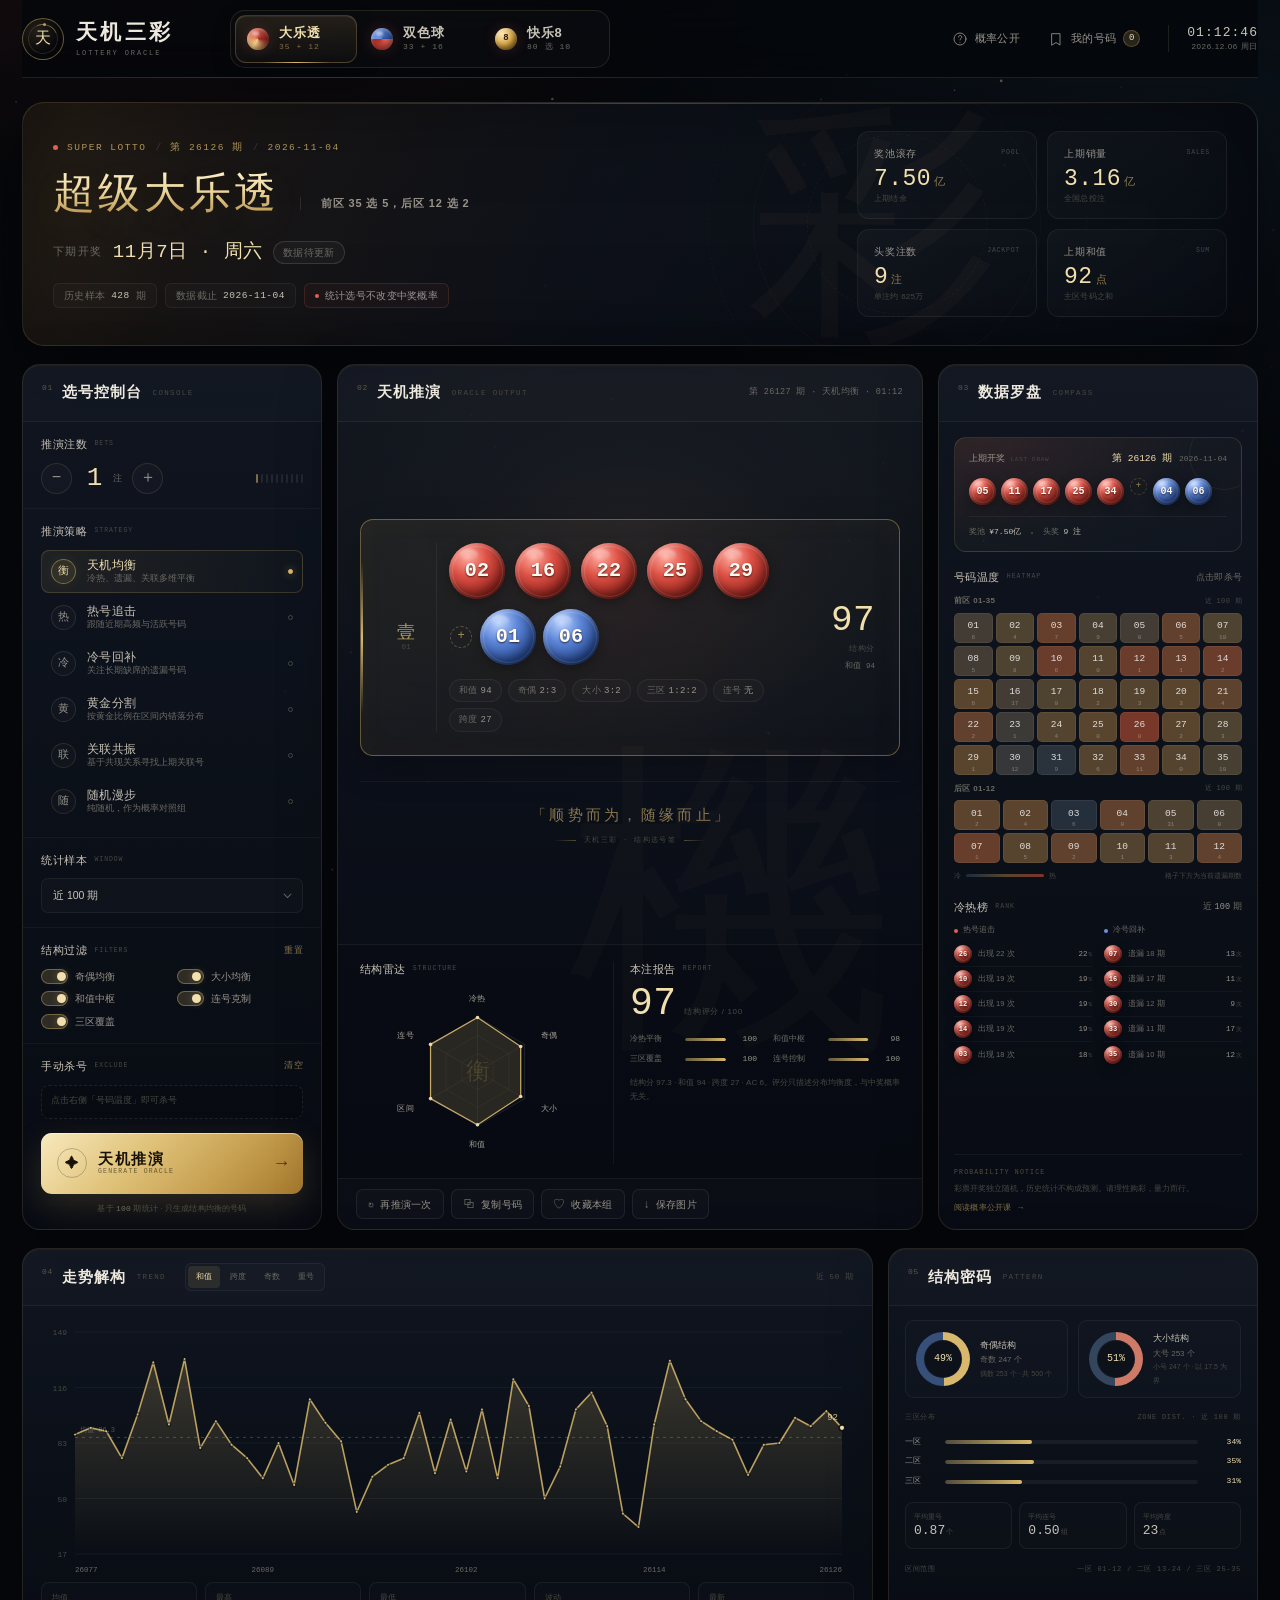
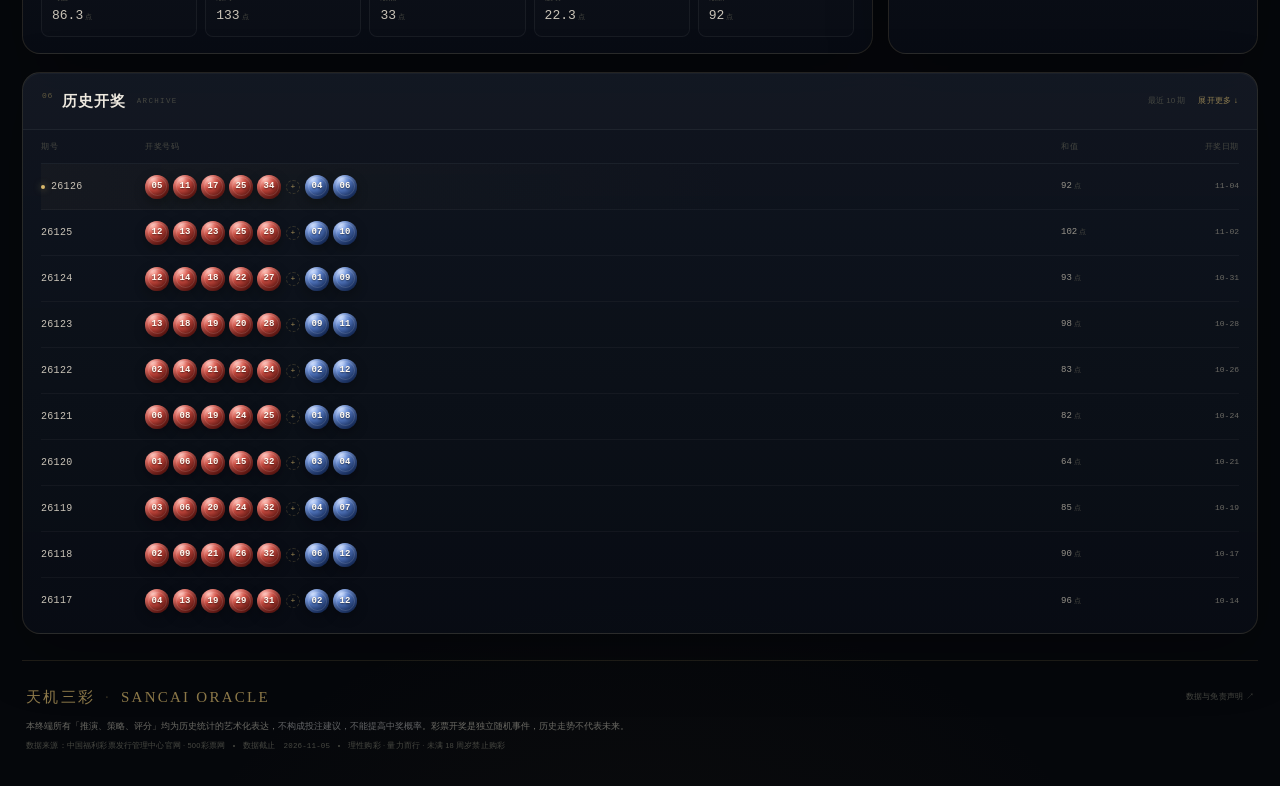
==== index.html @ d21416ad "feat: 天机三彩在线版首次发布（PWA + 自动更新）" ====
<!DOCTYPE html>
<html lang="zh-CN" data-game="dlt">
<head>
  <meta charset="UTF-8" />
  <meta name="viewport" content="width=device-width, initial-scale=1.0" />
  <meta name="theme-color" content="#06080d" />
  <title>天机三彩 · 智能选号预测终端</title>
  <meta name="description" content="基于真实历史开奖数据的超级大乐透、双色球、快乐8统计选号与结构分析终端。理性购彩，娱乐参考。" />
  <link rel="icon" href="data:image/svg+xml,%3Csvg xmlns='http://www.w3.org/2000/svg' viewBox='0 0 64 64'%3E%3Crect width='64' height='64' rx='14' fill='%2307090f'/%3E%3Ccircle cx='32' cy='32' r='23' fill='none' stroke='%23d9b96b' stroke-width='1.4'/%3E%3Ccircle cx='32' cy='32' r='17' fill='none' stroke='%23d9b96b' stroke-width='.6' stroke-dasharray='2 4'/%3E%3Ctext x='32' y='41' text-anchor='middle' font-family='KaiTi,serif' font-size='24' fill='%23e8cf8d'%3E天%3C/text%3E%3C/svg%3E" />
  <link rel="stylesheet" href="css/style.css" />
</head>
<body>
  <canvas id="sky" aria-hidden="true"></canvas>
  <div class="grain" aria-hidden="true"></div>

  <div class="boot" id="boot" aria-hidden="true">
    <div class="boot-inner">
      <div class="boot-seal"><span>天</span><i></i><i></i></div>
      <div class="boot-title">天机三彩</div>
      <div class="boot-sub">SANCAI ORACLE TERMINAL</div>
      <div class="boot-line"><i></i></div>
      <div class="boot-status">正在校准天机盘</div>
    </div>
  </div>

  <div class="app">
    <header class="topbar">
      <a class="brand" href="#top" aria-label="天机三彩首页">
        <span class="brand-seal"><span>天</span><i></i></span>
        <span class="brand-copy">
          <strong>天机三彩</strong>
          <small>LOTTERY ORACLE</small>
        </span>
      </a>

      <nav class="game-nav" id="game-nav" role="tablist" aria-label="彩种选择">
        <button class="game-tab is-active" type="button" data-game="dlt" role="tab" aria-selected="true">
          <span class="game-orb orb-dlt" aria-hidden="true"></span>
          <span class="game-tab-copy"><b>大乐透</b><small>35 + 12</small></span>
        </button>
        <button class="game-tab" type="button" data-game="ssq" role="tab" aria-selected="false">
          <span class="game-orb orb-ssq" aria-hidden="true"></span>
          <span class="game-tab-copy"><b>双色球</b><small>33 + 16</small></span>
        </button>
        <button class="game-tab" type="button" data-game="kl8" role="tab" aria-selected="false">
          <span class="game-orb orb-kl8" aria-hidden="true">8</span>
          <span class="game-tab-copy"><b>快乐8</b><small>80 选 10</small></span>
        </button>
      </nav>

      <div class="topbar-actions">
        <button class="top-btn" type="button" id="btn-probability">
          <svg viewBox="0 0 24 24" aria-hidden="true"><circle cx="12" cy="12" r="9"/><path d="M9.6 9.2a2.5 2.5 0 1 1 3.8 2.1c-.9.6-1.4 1.1-1.4 2.1"/><path d="M12 17h.01"/></svg>
          <span>概率公开</span>
        </button>
        <button class="top-btn saved-btn" type="button" id="btn-saved">
          <svg viewBox="0 0 24 24" aria-hidden="true"><path d="M6 4h12v17l-6-3.7L6 21z"/></svg>
          <span>我的号码</span>
          <em id="saved-count">0</em>
        </button>
        <div class="clock" aria-label="当前时间">
          <strong id="clock-time">--:--:--</strong>
          <small id="clock-date">----</small>
        </div>
      </div>
    </header>

    <main id="top">
      <section class="hero">
        <div class="hero-bg" aria-hidden="true">
          <div class="hero-glyph">彩</div>
          <div class="hero-rings"><i></i><i></i><i></i></div>
          <div class="hero-scan"></div>
        </div>
        <div class="hero-copy">
          <div class="eyebrow">
            <span class="live-dot"></span>
            <span id="hero-en">SUPER LOTTO</span>
            <span class="eyebrow-sep">/</span>
            <span id="hero-issue">第 26126 期</span>
            <span class="eyebrow-sep">/</span>
            <span id="hero-draw-date">2026-11-04</span>
          </div>
          <h1>
            <span class="hero-name" id="hero-name">超级大乐透</span>
            <span class="hero-desc" id="hero-desc">前区 35 选 5 · 后区 12 选 2</span>
          </h1>
          <div class="hero-countdown">
            <span class="countdown-k">下期开奖</span>
            <strong id="hero-countdown">11月7日 · 周六</strong>
            <span class="countdown-days" id="hero-days">还有 1 天</span>
          </div>
          <div class="hero-badges">
            <span class="badge">历史样本 <b id="hero-samples">428</b> 期</span>
            <span class="badge">数据截止 <b id="hero-asof">2026-11-04</b></span>
            <span class="badge badge-warn"><i></i>统计选号不改变中奖概率</span>
          </div>
        </div>
        <div class="hero-stats">
          <article class="stat-card">
            <span class="stat-k">奖池滚存 <small>POOL</small></span>
            <strong id="stat-pool">--</strong>
            <em>上期结余</em>
          </article>
          <article class="stat-card">
            <span class="stat-k">上期销量 <small>SALES</small></span>
            <strong id="stat-sales">--</strong>
            <em>全国总投注</em>
          </article>
          <article class="stat-card">
            <span class="stat-k" id="stat-first-label">头奖注数 <small>JACKPOT</small></span>
            <strong id="stat-first">--</strong>
            <em id="stat-first-note">头奖明细</em>
          </article>
          <article class="stat-card">
            <span class="stat-k">上期和值 <small>SUM</small></span>
            <strong id="stat-sum">--</strong>
            <em id="stat-sum-note">主区号码之和</em>
          </article>
        </div>
      </section>

      <div class="workspace">
        <aside class="panel controls-panel">
          <div class="panel-head">
            <span class="panel-index">01</span>
            <h2>选号控制台</h2>
            <span class="panel-en">CONSOLE</span>
          </div>

          <div class="control-section count-section">
            <div class="control-label"><span>推演注数</span><small>BETS</small></div>
            <div class="count-row">
              <button type="button" class="round-btn" data-count-step="-1" aria-label="减少一注">−</button>
              <strong id="count-value">1</strong>
              <span class="count-unit">注</span>
              <button type="button" class="round-btn" data-count-step="1" aria-label="增加一注">＋</button>
              <div class="count-ticks" aria-hidden="true"><i></i><i></i><i></i><i></i><i></i><i></i><i></i><i></i><i></i><i></i></div>
            </div>
          </div>

          <div class="control-section" id="pick-section" hidden>
            <div class="control-label"><span>快乐8 玩法</span><small>PICK</small></div>
            <div class="pick-chips" id="pick-chips"></div>
          </div>

          <div class="control-section">
            <div class="control-label"><span>推演策略</span><small>STRATEGY</small></div>
            <div class="strategy-list" id="strategy-list" role="radiogroup" aria-label="推演策略"></div>
          </div>

          <div class="control-section sample-section">
            <div class="control-label"><span>统计样本</span><small>WINDOW</small></div>
            <div class="select-wrap">
              <select id="window-select" aria-label="统计样本期数"></select>
              <svg viewBox="0 0 12 8" aria-hidden="true"><path d="M1 1l5 5 5-5"/></svg>
            </div>
          </div>

          <div class="control-section">
            <div class="control-label">
              <span>结构过滤</span><small>FILTERS</small>
              <button type="button" class="text-mini" id="reset-filters">重置</button>
            </div>
            <div class="toggle-grid" id="filter-toggles">
              <label class="switch"><input type="checkbox" data-filter="odd" checked /><span class="switch-track"></span><span>奇偶均衡</span></label>
              <label class="switch"><input type="checkbox" data-filter="size" checked /><span class="switch-track"></span><span>大小均衡</span></label>
              <label class="switch"><input type="checkbox" data-filter="sum" checked /><span class="switch-track"></span><span>和值中枢</span></label>
              <label class="switch"><input type="checkbox" data-filter="consecutive" checked /><span class="switch-track"></span><span>连号克制</span></label>
              <label class="switch switch-wide"><input type="checkbox" data-filter="coverage" checked /><span class="switch-track"></span><span>三区覆盖</span></label>
            </div>
          </div>

          <div class="control-section">
            <div class="control-label">
              <span>手动杀号</span><small>EXCLUDE</small>
              <button type="button" class="text-mini" id="clear-excluded">清空</button>
            </div>
            <div class="excluded-box" id="excluded-box">
              <span class="excluded-empty">点击右侧「号码温度」即可杀号</span>
            </div>
          </div>

          <button class="generate-btn" type="button" id="btn-generate">
            <span class="generate-shine" aria-hidden="true"></span>
            <span class="generate-icon" aria-hidden="true">✦</span>
            <span class="generate-copy"><b>天机推演</b><small>GENERATE ORACLE</small></span>
            <span class="generate-arrow" aria-hidden="true">→</span>
          </button>
          <p class="control-foot">基于 <b id="foot-window">100</b> 期统计 · 只生成结构均衡的号码</p>
        </aside>

        <section class="panel stage-panel">
          <div class="panel-head stage-head">
            <span class="panel-index">02</span>
            <h2>天机推演</h2>
            <span class="panel-en">ORACLE OUTPUT</span>
            <span class="stage-meta" id="stage-meta">第 26127 期 · 天机均衡</span>
          </div>
          <div class="stage-aura" aria-hidden="true"></div>
          <div class="stage-watermark" aria-hidden="true">機</div>
          <div class="ticket-area" id="ticket-area" aria-live="polite">
            <div class="ticket-loading">
              <span class="spinner"></span>
              <p>正在排布天机</p>
            </div>
          </div>
          <div class="stage-bottom">
            <div class="radar-block">
              <div class="mini-title">结构雷达 <span>STRUCTURE</span></div>
              <div class="radar-chart" id="radar-chart"></div>
            </div>
            <div class="report-block">
              <div class="mini-title">本注报告 <span>REPORT</span></div>
              <div class="report-score"><strong id="report-score">--</strong><span>结构评分 / 100</span></div>
              <div class="report-bars" id="report-bars"></div>
              <p class="report-note" id="report-note">结构评分衡量号码分布均衡度，与中奖概率无关。</p>
            </div>
          </div>
          <div class="stage-actions">
            <button type="button" class="ghost-btn" id="btn-regenerate"><span aria-hidden="true">↻</span> 再推演一次</button>
            <button type="button" class="ghost-btn" id="btn-copy"><span aria-hidden="true">⧉</span> 复制号码</button>
            <button type="button" class="ghost-btn" id="btn-save"><span aria-hidden="true">♡</span> 收藏本组</button>
            <button type="button" class="ghost-btn" id="btn-export"><span aria-hidden="true">↓</span> 保存图片</button>
          </div>
        </section>

        <aside class="panel insight-panel">
          <div class="panel-head">
            <span class="panel-index">03</span>
            <h2>数据罗盘</h2>
            <span class="panel-en">COMPASS</span>
          </div>
          <div class="insight-body">
            <div class="latest-card">
              <div class="latest-head">
                <span>上期开奖 <small>LAST DRAW</small></span>
                <b id="latest-issue">第 26126 期</b>
                <em id="latest-date">2026-11-04</em>
              </div>
              <div class="latest-balls" id="latest-balls"></div>
              <div class="latest-foot">
                <span>奖池 <b id="latest-pool">--</b></span>
                <i></i>
                <span>头奖 <b id="latest-first">--</b></span>
              </div>
            </div>

            <div class="heat-section">
              <div class="mini-title">号码温度 <span>HEATMAP</span><em>点击即杀号</em></div>
              <div class="heatmap" id="heatmap"></div>
              <div class="heat-legend">
                <span>冷</span><i></i><span>热</span>
                <em>格子下方为当前遗漏期数</em>
              </div>
            </div>

            <div class="rank-section">
              <div class="mini-title">冷热榜 <span>RANK</span><em>近 <b id="rank-window">100</b> 期</em></div>
              <div class="rank-columns" id="rank-columns"></div>
            </div>

            <div class="insight-note">
              <span class="insight-note-k">PROBABILITY NOTICE</span>
              <p>彩票开奖独立随机，历史统计不构成预测。请理性购彩，量力而行。</p>
              <button type="button" id="btn-insight-probability">阅读概率公开课 <span aria-hidden="true">→</span></button>
            </div>
          </div>
        </aside>
      </div>

      <section class="lower-grid">
        <div class="panel trend-panel">
          <div class="panel-head">
            <span class="panel-index">04</span>
            <h2>走势解构</h2>
            <span class="panel-en">TREND</span>
            <div class="trend-tabs" id="trend-tabs" role="tablist" aria-label="走势指标">
              <button type="button" class="is-active" data-metric="sum" role="tab" aria-selected="true">和值</button>
              <button type="button" data-metric="span" role="tab" aria-selected="false">跨度</button>
              <button type="button" data-metric="odd" role="tab" aria-selected="false">奇数</button>
              <button type="button" data-metric="repeat" role="tab" aria-selected="false">重号</button>
            </div>
            <span class="chart-window">近 50 期</span>
          </div>
          <div class="trend-chart-wrap">
            <div class="trend-chart" id="trend-chart"></div>
            <div class="chart-tooltip" id="trend-tooltip" hidden></div>
          </div>
          <div class="trend-stats" id="trend-stats"></div>
        </div>

        <div class="panel structure-panel">
          <div class="panel-head">
            <span class="panel-index">05</span>
            <h2>结构密码</h2>
            <span class="panel-en">PATTERN</span>
          </div>
          <div class="structure-list" id="structure-list"></div>
        </div>
      </section>

      <section class="panel history-panel">
        <div class="panel-head">
          <span class="panel-index">06</span>
          <h2>历史开奖</h2>
          <span class="panel-en">ARCHIVE</span>
          <div class="history-meta">
            <span id="history-range">最近 10 期</span>
            <button type="button" id="btn-more-history">展开更多 <span aria-hidden="true">↓</span></button>
          </div>
        </div>
        <div class="history-table" id="history-table"></div>
      </section>

      <footer class="footer">
        <div class="footer-top">
          <div class="footer-brand">天机三彩 <span>·</span> SANCAI ORACLE</div>
          <button type="button" class="footer-link" id="btn-about">数据与免责声明 <span aria-hidden="true">↗</span></button>
        </div>
        <p class="footer-line">本终端所有「推演、策略、评分」均为历史统计的艺术化表达，<b>不构成投注建议，不能提高中奖概率</b>。彩票开奖是独立随机事件，历史走势不代表未来。</p>
        <p class="footer-meta">数据来源：中国福利彩票发行管理中心官网 · 500彩票网 <i></i> 数据截止 <span id="footer-asof">--</span> <i></i> 理性购彩 · 量力而行 · 未满 18 周岁禁止购彩</p>
      </footer>
    </main>
  </div>

  <!-- 概率公开课 -->
  <div class="modal" id="modal-probability" hidden>
    <div class="modal-veil" data-close-modal></div>
    <div class="modal-card modal-wide" role="dialog" aria-modal="true" aria-labelledby="prob-title">
      <button type="button" class="modal-close" data-close-modal aria-label="关闭">×</button>
      <div class="modal-head">
        <span class="eyebrow"><span class="live-dot"></span>THE TRUTH · 概率公开课</span>
        <h2 id="prob-title">彩票可以被「预测」吗？</h2>
        <p>不能。但这不妨碍我们用统计学，把选号变成一件更有章法、也更有趣的事。</p>
      </div>

      <div class="odds-grid" id="odds-grid">
        <article class="odd-card is-current" data-odd-game="dlt">
          <span>超级大乐透 · 头奖</span>
          <strong>1 / 21,425,712</strong>
          <small>C(35,5) × C(12,2) = 21,425,712</small>
        </article>
        <article class="odd-card" data-odd-game="ssq">
          <span>双色球 · 头奖</span>
          <strong>1 / 17,721,088</strong>
          <small>C(33,6) × 16 = 17,721,088</small>
        </article>
        <article class="odd-card" data-odd-game="kl8">
          <span>快乐8 · 选十中十</span>
          <strong>1 / 8,911,711</strong>
          <small>C(20,10) / C(80,10) ≈ 1 / 8,911,711</small>
        </article>
      </div>

      <div class="truth-grid">
        <article class="truth-card"><b>01</b><h3>每期都是独立事件</h3><p>摇奖机没有记忆。上一期开出了什么，不会改变下一期任何一个号码被抽中的概率。</p></article>
        <article class="truth-card"><b>02</b><h3>冷热只是统计投影</h3><p>在足够长的样本里，“热号”和“冷号”都会出现。它们描述过去，并不预言未来。</p></article>
        <article class="truth-card"><b>03</b><h3>结构选号不是中奖算法</h3><p>本终端做的是：把号码分布得更均衡、更好看。它改变的是选号体验，不是中奖概率。</p></article>
      </div>

      <div class="lab-box">
        <div class="lab-head">
          <div>
            <span class="lab-kicker">BACKTEST LAB</span>
            <h3>策略回测实验室</h3>
            <p>让历史自己说话：用当期之前的数据生成一注，再与真实开奖比对。</p>
          </div>
          <div class="lab-actions">
            <span class="lab-game-pill" id="lab-game">超级大乐透 · 天机均衡</span>
            <button type="button" class="gold-btn" id="btn-backtest">运行 60 期回测 <span aria-hidden="true">→</span></button>
          </div>
        </div>
        <div class="lab-result" id="lab-result">
          <div class="lab-placeholder">
            <span class="lab-compass">◎</span>
            <p>点击运行，看看「统计选号」在历史中究竟命中了多少。</p>
            <small>回测只做概率科普，不构成任何投注建议。</small>
          </div>
        </div>
      </div>

      <div class="modal-foot">
        <span>概率数字为公开规则计算值。</span>
        <span>数据来源：中国福利彩票发行管理中心 · 500彩票网</span>
      </div>
    </div>
  </div>

  <!-- 数据与免责声明 -->
  <div class="modal" id="modal-about" hidden>
    <div class="modal-veil" data-close-modal></div>
    <div class="modal-card" role="dialog" aria-modal="true" aria-labelledby="about-title">
      <button type="button" class="modal-close" data-close-modal aria-label="关闭">×</button>
      <div class="modal-head">
        <span class="eyebrow">DATA & DISCLAIMER</span>
        <h2 id="about-title">数据与免责声明</h2>
        <p>一个可离线运行的统计选号小终端。所有数据与代码都留在本地。</p>
      </div>
      <div class="about-body">
        <div class="about-block">
          <h3>历史数据</h3>
          <ul>
            <li><b>超级大乐透：</b><span id="about-dlt">428 期 · 2024-01-01 → 2026-11-04</span></li>
            <li><b>双色球：</b><span id="about-ssq">300 期 · 2024-11-12 → 2026-11-05</span></li>
            <li><b>快乐8：</b><span id="about-kl8">400 期 · 2025-09-14 → 2026-11-05</span></li>
          </ul>
          <p>大乐透来自 500彩票网公开历史开奖页；双色球、快乐8 来自中国福利彩票发行管理中心公开接口。数据为构建时快照，不会自动联网更新。</p>
        </div>
        <div class="about-block">
          <h3>算法说明</h3>
          <ul>
            <li>统计特征：出现频率、当前遗漏、近十期动能、与上期号码的共现关联。</li>
            <li>六种策略：均衡、热号、冷号、黄金分割、关联共振、纯随机。</li>
            <li>结构过滤：奇偶、大小、和值、连号、三区覆盖。</li>
            <li>结构评分：对号码组合的分布均衡度打分，满分 100，<b>不代表中奖概率</b>。</li>
          </ul>
        </div>
        <div class="about-block">
          <h3>本地与隐私</h3>
          <p>页面无外部字体、无追踪脚本、不向任何服务器发送请求。收藏与偏好保存在浏览器 localStorage 中，可随时清空。</p>
        </div>
        <div class="about-warning">
          <strong>理性购彩提醒</strong>
          <p>彩票是一种娱乐方式，不是投资工具。请量力而行，切勿沉迷。未满 18 周岁禁止购彩。若感觉无法控制购彩行为，请及时寻求帮助。</p>
        </div>
      </div>
      <div class="modal-foot">
        <span>天机三彩 · 本地离线版</span>
        <span>仅供娱乐与统计学习</span>
      </div>
    </div>
  </div>

  <!-- 收藏抽屉 -->
  <div class="drawer" id="drawer-saved" hidden>
    <div class="drawer-veil" data-close-drawer></div>
    <aside class="drawer-panel" role="dialog" aria-modal="true" aria-labelledby="saved-title">
      <div class="drawer-head">
        <div>
          <span class="eyebrow">MY NUMBERS</span>
          <h2 id="saved-title">我的号码 <em id="saved-drawer-count">0</em></h2>
        </div>
        <button type="button" class="modal-close" data-close-drawer aria-label="关闭">×</button>
      </div>
      <div class="saved-list" id="saved-list"></div>
      <div class="drawer-foot">
        <button type="button" class="text-btn" id="btn-clear-saved">清空全部收藏</button>
        <span>仅保存在本机浏览器</span>
      </div>
    </aside>
  </div>

  <div class="toast" id="toast" role="status" aria-live="polite" hidden>
    <span class="toast-icon" aria-hidden="true">✦</span>
    <span class="toast-text" id="toast-text"></span>
  </div>

  <noscript>
    <div class="noscript">本终端需要启用 JavaScript 才能运行。</div>
  </noscript>

  <script src="js/data.js"></script>
  <script src="js/engine.js"></script>
  <script src="js/app.js"></script>
</body>
</html>
---- css/style.css ----
/* ==========================================================================
   天机三彩 · Lottery Oracle Terminal
   暗金 / 朱砂 / 墨色 —— 离线单页视觉系统
   ========================================================================== */

:root {
  --bg: #05070b;
  --bg-2: #080c14;
  --panel: rgba(14, 19, 29, 0.78);
  --panel-solid: #0d121c;
  --panel-2: rgba(20, 26, 39, 0.72);
  --line: rgba(219, 190, 126, 0.13);
  --line-soft: rgba(255, 255, 255, 0.055);
  --line-strong: rgba(219, 190, 126, 0.34);
  --gold: #d8b86c;
  --gold-2: #f1dfae;
  --gold-3: #8f6d2f;
  --gold-rgb: 216, 184, 108;
  --red: #e26052;
  --blue: #6b92df;
  --jade: #6fc3a3;
  --text: #eee9df;
  --text-2: #c9c3b7;
  --muted: #97938a;
  --dim: #6b6a64;
  --faint: #474842;
  --accent: #e26052;
  --accent-rgb: 226, 96, 82;
  --radius: 18px;
  --radius-sm: 11px;
  --shadow: 0 24px 80px rgba(0, 0, 0, 0.48);
  --font-serif: "STKaiti", "KaiTi", "STSong", "SimSun", serif;
  --font-sans: "Microsoft YaHei", "PingFang SC", "Noto Sans SC", "Hiragino Sans GB", sans-serif;
  --font-num: "Bahnschrift", "DIN Alternate", "Cascadia Mono", "Consolas", monospace;
  --ease: cubic-bezier(0.22, 0.61, 0.36, 1);
}

html[data-game="ssq"] {
  --accent: #6b92df;
  --accent-rgb: 107, 146, 223;
}
html[data-game="kl8"] {
  --accent: #dda94b;
  --accent-rgb: 221, 169, 75;
}
html[data-game="dlt"] {
  --accent: #e26052;
  --accent-rgb: 226, 96, 82;
}

*,
*::before,
*::after {
  box-sizing: border-box;
}

[hidden] {
  display: none !important;
}

html {
  scroll-behavior: smooth;
  color-scheme: dark;
}

body {
  margin: 0;
  min-width: 320px;
  background:
    radial-gradient(1200px 640px at 12% -8%, rgba(126, 39, 31, 0.2), transparent 62%),
    radial-gradient(1000px 560px at 92% 6%, rgba(35, 62, 85, 0.2), transparent 60%),
    radial-gradient(900px 800px at 50% 112%, rgba(118, 92, 39, 0.08), transparent 60%),
    var(--bg);
  color: var(--text);
  font-family: var(--font-sans);
  font-size: 14px;
  line-height: 1.6;
  -webkit-font-smoothing: antialiased;
  overflow-x: hidden;
}

body.is-locked {
  overflow: hidden;
}

#sky {
  position: fixed;
  inset: 0;
  z-index: 0;
  width: 100%;
  height: 100%;
  pointer-events: none;
  opacity: 0.8;
}

.grain {
  position: fixed;
  inset: 0;
  z-index: 1;
  pointer-events: none;
  opacity: 0.5;
  background-image: radial-gradient(rgba(255, 255, 255, 0.035) 0.6px, transparent 0.6px);
  background-size: 3px 3px;
  mix-blend-mode: overlay;
}

.app {
  position: relative;
  z-index: 2;
  width: min(1680px, 100%);
  margin: 0 auto;
  padding: 0 30px;
}

::selection {
  background: rgba(var(--gold-rgb), 0.28);
  color: var(--gold-2);
}

a {
  color: inherit;
  text-decoration: none;
}

button,
select,
input {
  font: inherit;
}

button {
  color: inherit;
  cursor: pointer;
}

button:focus-visible,
a:focus-visible,
select:focus-visible,
input:focus-visible {
  outline: 1px solid var(--gold);
  outline-offset: 3px;
}

svg {
  display: block;
}

::-webkit-scrollbar {
  width: 6px;
  height: 6px;
}
::-webkit-scrollbar-track {
  background: transparent;
}
::-webkit-scrollbar-thumb {
  background: rgba(var(--gold-rgb), 0.18);
  border-radius: 99px;
}
::-webkit-scrollbar-thumb:hover {
  background: rgba(var(--gold-rgb), 0.34);
}

/* ---------------------------------- Boot --------------------------------- */
.boot {
  position: fixed;
  inset: 0;
  z-index: 500;
  display: flex;
  align-items: center;
  justify-content: center;
  background:
    radial-gradient(700px 500px at 50% 48%, rgba(118, 84, 30, 0.12), transparent 70%),
    #05070b;
  transition: opacity 0.65s var(--ease), visibility 0.65s var(--ease);
}
.boot.is-hidden {
  opacity: 0;
  visibility: hidden;
  pointer-events: none;
}
.boot-inner {
  text-align: center;
  width: 240px;
}
.boot-seal {
  position: relative;
  width: 86px;
  height: 86px;
  margin: 0 auto 24px;
  display: grid;
  place-items: center;
  border: 1px solid rgba(var(--gold-rgb), 0.5);
  border-radius: 50%;
}
.boot-seal::before,
.boot-seal::after {
  content: "";
  position: absolute;
  inset: 7px;
  border: 1px solid rgba(var(--gold-rgb), 0.2);
  border-radius: 50%;
  border-top-color: var(--gold);
  animation: spin 2.4s linear infinite;
}
.boot-seal::after {
  inset: 16px;
  border-style: dashed;
  animation-direction: reverse;
  animation-duration: 3.6s;
}
.boot-seal span {
  font-family: var(--font-serif);
  font-size: 32px;
  color: var(--gold-2);
}
.boot-title {
  font-family: var(--font-serif);
  font-size: 30px;
  letter-spacing: 0.22em;
  color: var(--gold-2);
  padding-left: 0.22em;
}
.boot-sub {
  margin-top: 5px;
  font-family: var(--font-num);
  font-size: 8px;
  letter-spacing: 0.32em;
  color: var(--dim);
}
.boot-line {
  height: 1px;
  margin: 26px auto 13px;
  width: 170px;
  background: rgba(255, 255, 255, 0.08);
  overflow: hidden;
}
.boot-line i {
  display: block;
  height: 100%;
  width: 45%;
  background: linear-gradient(90deg, transparent, var(--gold), transparent);
  animation: bootLine 1.5s var(--ease) infinite;
}
.boot-status {
  font-size: 10px;
  letter-spacing: 0.24em;
  color: var(--dim);
  white-space: pre-line;
}
.boot.has-error .boot-line {
  display: none;
}
.boot.has-error .boot-status {
  color: #e88b7e;
  letter-spacing: 0.08em;
  line-height: 1.8;
}

@keyframes bootLine {
  from { transform: translateX(-110%); }
  to { transform: translateX(260%); }
}
@keyframes spin {
  to { transform: rotate(360deg); }
}

/* --------------------------------- Topbar -------------------------------- */
.topbar {
  position: sticky;
  top: 0;
  z-index: 90;
  display: flex;
  align-items: center;
  gap: 28px;
  height: 78px;
  border-bottom: 1px solid var(--line);
  background: rgba(5, 7, 11, 0.76);
  backdrop-filter: blur(22px) saturate(120%);
  -webkit-backdrop-filter: blur(22px) saturate(120%);
}
.topbar::after {
  content: "";
  position: absolute;
  left: 0;
  right: 0;
  bottom: -1px;
  height: 1px;
  background: linear-gradient(90deg, transparent, rgba(var(--gold-rgb), 0.28) 22%, transparent 55%);
  opacity: 0.55;
  pointer-events: none;
}

.brand {
  display: flex;
  align-items: center;
  gap: 12px;
  flex: none;
  min-width: 190px;
}
.brand-seal {
  position: relative;
  width: 42px;
  height: 42px;
  display: grid;
  place-items: center;
  border-radius: 50%;
  border: 1px solid rgba(var(--gold-rgb), 0.46);
  background: radial-gradient(circle at 35% 30%, rgba(var(--gold-rgb), 0.14), transparent 65%);
  flex: none;
}
.brand-seal::before {
  content: "";
  position: absolute;
  inset: 5px;
  border: 1px solid rgba(var(--gold-rgb), 0.16);
  border-radius: 50%;
  border-top-color: rgba(var(--gold-rgb), 0.52);
  transform: rotate(20deg);
}
.brand-seal span {
  font-family: var(--font-serif);
  font-size: 16px;
  color: var(--gold-2);
  transform: translateY(-1px);
}
.brand-seal i {
  position: absolute;
  width: 3px;
  height: 3px;
  border-radius: 50%;
  background: var(--gold);
  top: 4px;
  left: 50%;
  opacity: 0.8;
}
.brand-copy {
  display: flex;
  flex-direction: column;
  line-height: 1.2;
}
.brand-copy strong {
  font-family: var(--font-serif);
  font-size: 21px;
  letter-spacing: 0.16em;
  color: var(--text);
  font-weight: 600;
}
.brand-copy small {
  margin-top: 4px;
  font-family: var(--font-num);
  font-size: 7px;
  letter-spacing: 0.27em;
  color: var(--dim);
}

.game-nav {
  display: flex;
  align-items: center;
  gap: 2px;
  padding: 4px;
  border: 1px solid var(--line);
  border-radius: 15px;
  background: rgba(255, 255, 255, 0.018);
}
.game-tab {
  position: relative;
  display: flex;
  align-items: center;
  gap: 10px;
  min-width: 138px;
  height: 48px;
  padding: 0 14px;
  border: 1px solid transparent;
  border-radius: 11px;
  background: transparent;
  text-align: left;
  transition: background 0.3s var(--ease), border-color 0.3s var(--ease), transform 0.3s var(--ease);
}
.game-tab:hover {
  background: rgba(255, 255, 255, 0.025);
}
.game-tab.is-active {
  border-color: rgba(var(--gold-rgb), 0.24);
  background: linear-gradient(180deg, rgba(var(--gold-rgb), 0.12), rgba(var(--gold-rgb), 0.025));
  box-shadow: inset 0 1px 0 rgba(255, 255, 255, 0.05), 0 6px 24px rgba(0, 0, 0, 0.22);
}
.game-tab.is-active::after {
  content: "";
  position: absolute;
  left: 22%;
  right: 22%;
  bottom: -1px;
  height: 1px;
  background: linear-gradient(90deg, transparent, var(--gold), transparent);
}
.game-orb {
  position: relative;
  width: 22px;
  height: 22px;
  border-radius: 50%;
  flex: none;
  box-shadow: inset -2px -3px 5px rgba(0, 0, 0, 0.4), inset 1px 2px 3px rgba(255, 255, 255, 0.3), 0 0 14px rgba(var(--accent-rgb), 0.2);
}
.game-orb::before {
  content: "";
  position: absolute;
  top: 18%;
  left: 22%;
  width: 32%;
  height: 20%;
  border-radius: 50%;
  background: rgba(255, 255, 255, 0.5);
  filter: blur(1px);
}
.orb-dlt {
  background: conic-gradient(from 210deg, #f2d389, #d55a49, #8e261f, #f2d389);
}
.orb-ssq {
  background: conic-gradient(from 90deg, #e06355, #ad2b22 49%, #6f96e5 50%, #2d4e97);
}
.orb-kl8 {
  display: grid;
  place-items: center;
  background: radial-gradient(circle at 32% 28%, #ffeab4, #d9a94a 46%, #79551d);
  font-family: var(--font-num);
  font-size: 9px;
  color: #2b1c08;
  font-weight: 700;
}
.orb-kl8::before {
  display: none;
}
.game-tab-copy {
  display: flex;
  flex-direction: column;
  line-height: 1.25;
}
.game-tab-copy b {
  font-size: 13px;
  font-weight: 600;
  letter-spacing: 0.06em;
  color: var(--text-2);
}
.game-tab-copy small {
  font-family: var(--font-num);
  font-size: 8px;
  letter-spacing: 0.13em;
  color: var(--dim);
}
.game-tab.is-active .game-tab-copy b {
  color: var(--gold-2);
}
.game-tab.is-active .game-tab-copy small {
  color: rgba(var(--gold-rgb), 0.55);
}

.topbar-actions {
  margin-left: auto;
  display: flex;
  align-items: center;
  gap: 4px;
}
.top-btn {
  display: inline-flex;
  align-items: center;
  gap: 7px;
  height: 36px;
  padding: 0 11px;
  border: 1px solid transparent;
  border-radius: 9px;
  background: transparent;
  color: var(--muted);
  font-size: 11px;
  letter-spacing: 0.03em;
  transition: color 0.25s, border-color 0.25s, background 0.25s;
}
.top-btn:hover {
  color: var(--gold-2);
  border-color: var(--line);
  background: rgba(255, 255, 255, 0.025);
}
.top-btn svg {
  width: 16px;
  height: 16px;
  fill: none;
  stroke: currentColor;
  stroke-width: 1.3;
  stroke-linecap: round;
  stroke-linejoin: round;
}
.saved-btn {
  position: relative;
}
.saved-btn em {
  min-width: 17px;
  height: 17px;
  padding: 0 4px;
  display: inline-grid;
  place-items: center;
  border-radius: 20px;
  background: rgba(var(--gold-rgb), 0.16);
  border: 1px solid rgba(var(--gold-rgb), 0.28);
  color: var(--gold-2);
  font-family: var(--font-num);
  font-size: 9px;
  font-style: normal;
}
.clock {
  margin-left: 12px;
  padding-left: 18px;
  border-left: 1px solid var(--line);
  display: flex;
  flex-direction: column;
  align-items: flex-end;
  line-height: 1.25;
}
.clock strong {
  font-family: var(--font-num);
  font-size: 13px;
  font-weight: 500;
  letter-spacing: 0.08em;
  color: var(--text-2);
  font-variant-numeric: tabular-nums;
}
.clock small {
  font-size: 8px;
  letter-spacing: 0.08em;
  color: var(--dim);
}

/* ---------------------------------- Hero --------------------------------- */
.hero {
  position: relative;
  min-height: 238px;
  margin-top: 24px;
  padding: 32px 38px;
  display: grid;
  grid-template-columns: minmax(0, 1fr) auto;
  align-items: center;
  gap: 28px;
  border: 1px solid var(--line);
  border-radius: 22px;
  background:
    linear-gradient(112deg, rgba(34, 27, 19, 0.88) 0%, rgba(15, 19, 28, 0.88) 48%, rgba(8, 12, 19, 0.94) 100%);
  box-shadow: var(--shadow);
  overflow: hidden;
}
.hero::before {
  content: "";
  position: absolute;
  top: 0;
  left: 9%;
  right: 9%;
  height: 1px;
  background: linear-gradient(90deg, transparent, rgba(var(--gold-rgb), 0.55), transparent);
  opacity: 0.7;
}
.hero::after {
  content: "";
  position: absolute;
  inset: 0;
  border-radius: inherit;
  pointer-events: none;
  box-shadow: inset 0 0 90px rgba(0, 0, 0, 0.38);
}
.hero-bg {
  position: absolute;
  inset: 0;
  pointer-events: none;
  overflow: hidden;
}
.hero-glyph {
  position: absolute;
  right: 26%;
  top: 50%;
  transform: translateY(-50%);
  font-family: var(--font-serif);
  font-size: 250px;
  line-height: 1;
  color: rgba(var(--gold-rgb), 0.035);
  user-select: none;
}
.hero-rings {
  position: absolute;
  width: 380px;
  height: 380px;
  right: 170px;
  top: 50%;
  transform: translateY(-50%);
  opacity: 0.7;
}
.hero-rings i {
  position: absolute;
  border-radius: 50%;
  border: 1px solid rgba(var(--gold-rgb), 0.06);
}
.hero-rings i:nth-child(1) {
  inset: 0;
  border-style: dashed;
  animation: spin 90s linear infinite;
}
.hero-rings i:nth-child(2) {
  inset: 46px;
  border-color: rgba(var(--gold-rgb), 0.055);
}
.hero-rings i:nth-child(3) {
  inset: 100px;
  border-style: dashed;
  border-color: rgba(var(--gold-rgb), 0.08);
  animation: spin 60s linear infinite reverse;
}
.hero-scan {
  position: absolute;
  top: -40%;
  left: -10%;
  width: 22%;
  height: 180%;
  transform: rotate(20deg);
  background: linear-gradient(90deg, transparent, rgba(var(--gold-rgb), 0.03), transparent);
  animation: heroScan 11s var(--ease) infinite;
}
@keyframes heroScan {
  0%, 55% { transform: translateX(0) rotate(20deg); opacity: 0; }
  62% { opacity: 1; }
  100% { transform: translateX(720px) rotate(20deg); opacity: 0; }
}

.hero-copy {
  position: relative;
  z-index: 2;
  min-width: 0;
}
.eyebrow {
  display: flex;
  align-items: center;
  flex-wrap: wrap;
  gap: 9px;
  font-family: var(--font-num);
  font-size: 9.5px;
  letter-spacing: 0.16em;
  color: rgba(var(--gold-rgb), 0.78);
  text-transform: uppercase;
}
.eyebrow-sep {
  color: rgba(255, 255, 255, 0.15);
  letter-spacing: 0;
}
.live-dot {
  width: 5px;
  height: 5px;
  border-radius: 50%;
  background: var(--accent);
  box-shadow: 0 0 0 0 rgba(var(--accent-rgb), 0.5);
  animation: livePulse 2.6s infinite;
  flex: none;
}
@keyframes livePulse {
  0% { box-shadow: 0 0 0 0 rgba(var(--accent-rgb), 0.45); }
  70% { box-shadow: 0 0 0 7px rgba(var(--accent-rgb), 0); }
  100% { box-shadow: 0 0 0 0 rgba(var(--accent-rgb), 0); }
}
.hero h1 {
  margin: 13px 0 19px;
  display: flex;
  align-items: baseline;
  flex-wrap: wrap;
  gap: 8px 20px;
  line-height: 1.2;
}
.hero-name {
  font-family: var(--font-serif);
  font-size: 46px;
  font-weight: 500;
  letter-spacing: 0.08em;
  background: linear-gradient(180deg, #fff4cf 0%, #ead49a 48%, #b48d45 100%);
  -webkit-background-clip: text;
  background-clip: text;
  color: transparent;
  text-shadow: 0 10px 40px rgba(var(--gold-rgb), 0.1);
}
.hero-desc {
  font-size: 11px;
  color: var(--muted);
  letter-spacing: 0.08em;
  padding-left: 20px;
  border-left: 1px solid var(--line);
}
.hero-countdown {
  display: flex;
  align-items: center;
  flex-wrap: wrap;
  gap: 10px;
  font-size: 11px;
  color: var(--muted);
}
.countdown-k {
  color: var(--dim);
  letter-spacing: 0.13em;
}
.hero-countdown strong {
  font-family: var(--font-num);
  font-size: 19px;
  font-weight: 500;
  letter-spacing: 0.03em;
  color: var(--gold-2);
}
.countdown-days {
  display: inline-flex;
  align-items: center;
  height: 23px;
  padding: 0 9px;
  border-radius: 20px;
  border: 1px solid rgba(var(--accent-rgb), 0.26);
  background: rgba(var(--accent-rgb), 0.08);
  color: rgba(255, 255, 255, 0.68);
  font-size: 9.5px;
  letter-spacing: 0.04em;
}
.countdown-days.is-stale {
  border-color: rgba(255, 255, 255, 0.12);
  background: rgba(255, 255, 255, 0.03);
  color: var(--dim);
}
.hero-badges {
  display: flex;
  flex-wrap: wrap;
  gap: 8px;
  margin-top: 16px;
}
.badge {
  display: inline-flex;
  align-items: center;
  gap: 6px;
  height: 25px;
  padding: 0 10px;
  border: 1px solid var(--line-soft);
  border-radius: 6px;
  background: rgba(255, 255, 255, 0.018);
  font-size: 9.5px;
  color: var(--dim);
  letter-spacing: 0.03em;
}
.badge b {
  font-family: var(--font-num);
  font-weight: 500;
  color: var(--text-2);
  letter-spacing: 0.05em;
}
.badge-warn {
  border-color: rgba(var(--accent-rgb), 0.18);
  background: rgba(var(--accent-rgb), 0.045);
  color: rgba(255, 255, 255, 0.55);
}
.badge-warn i {
  width: 4px;
  height: 4px;
  border-radius: 50%;
  background: var(--accent);
}

.hero-stats {
  position: relative;
  z-index: 2;
  display: grid;
  grid-template-columns: repeat(2, 196px);
  gap: 10px;
}
.stat-card {
  min-height: 88px;
  padding: 14px 16px 12px;
  border: 1px solid var(--line-soft);
  border-radius: 12px;
  background: linear-gradient(150deg, rgba(255, 255, 255, 0.032), rgba(255, 255, 255, 0.008));
  display: flex;
  flex-direction: column;
  justify-content: space-between;
  transition: border-color 0.3s, background 0.3s, transform 0.3s var(--ease);
}
.stat-card:hover {
  border-color: rgba(var(--gold-rgb), 0.22);
  background: linear-gradient(150deg, rgba(var(--gold-rgb), 0.055), rgba(255, 255, 255, 0.01));
  transform: translateY(-2px);
}
.stat-k {
  display: flex;
  align-items: center;
  justify-content: space-between;
  gap: 8px;
  font-size: 9.5px;
  letter-spacing: 0.08em;
  color: var(--muted);
}
.stat-k small {
  font-family: var(--font-num);
  font-size: 6.5px;
  letter-spacing: 0.12em;
  color: var(--faint);
}
.stat-card strong {
  margin-top: 4px;
  font-family: var(--font-num);
  font-size: 23px;
  font-weight: 500;
  line-height: 1.1;
  color: var(--gold-2);
  letter-spacing: 0.02em;
  white-space: nowrap;
}
.stat-card strong span {
  margin-left: 3px;
  font-size: 11px;
  color: rgba(var(--gold-rgb), 0.65);
}
.stat-card em {
  font-style: normal;
  font-size: 8px;
  color: var(--faint);
  letter-spacing: 0.03em;
}

/* ------------------------------ Panel / Layout --------------------------- */
.workspace {
  display: grid;
  grid-template-columns: 316px minmax(0, 1fr) 338px;
  gap: 18px;
  margin-top: 18px;
  align-items: stretch;
}
.lower-grid {
  display: grid;
  grid-template-columns: minmax(0, 1fr) 394px;
  gap: 18px;
  margin-top: 18px;
}
.panel {
  position: relative;
  border: 1px solid var(--line);
  border-radius: var(--radius);
  background:
    linear-gradient(180deg, rgba(19, 25, 37, 0.78), rgba(9, 13, 21, 0.88));
  box-shadow: 0 20px 60px rgba(0, 0, 0, 0.28);
  overflow: hidden;
}
.panel::after {
  content: "";
  position: absolute;
  inset: 0;
  border-radius: inherit;
  pointer-events: none;
  box-shadow: inset 0 1px 0 rgba(255, 255, 255, 0.035);
}
.panel-head {
  position: relative;
  z-index: 2;
  display: flex;
  align-items: center;
  gap: 9px;
  min-height: 57px;
  padding: 0 19px;
  border-bottom: 1px solid var(--line-soft);
  background: rgba(255, 255, 255, 0.012);
}
.panel-index {
  font-family: var(--font-num);
  font-size: 8px;
  letter-spacing: 0.1em;
  color: rgba(var(--gold-rgb), 0.4);
  align-self: flex-start;
  margin-top: 17px;
}
.panel-head h2 {
  margin: 0;
  font-size: 14.5px;
  font-weight: 600;
  letter-spacing: 0.06em;
  color: var(--text);
}
.panel-en {
  font-family: var(--font-num);
  font-size: 7.5px;
  letter-spacing: 0.18em;
  color: var(--faint);
  margin-left: 2px;
}
.mini-title {
  display: flex;
  align-items: center;
  gap: 7px;
  font-size: 10.5px;
  color: var(--text-2);
  letter-spacing: 0.04em;
}
.mini-title span {
  font-family: var(--font-num);
  font-size: 6.5px;
  letter-spacing: 0.16em;
  color: var(--faint);
}
.mini-title em {
  margin-left: auto;
  font-style: normal;
  font-size: 8.5px;
  color: var(--dim);
  letter-spacing: 0.02em;
}
.mini-title em b {
  font-family: var(--font-num);
  font-weight: 500;
  color: var(--muted);
}

/* -------------------------------- Controls ------------------------------- */
.controls-panel {
  display: flex;
  flex-direction: column;
  min-height: 836px;
}
.control-section {
  padding: 14px 18px;
}
.control-section + .control-section {
  border-top: 1px solid rgba(255, 255, 255, 0.04);
}
.control-label {
  display: flex;
  align-items: center;
  gap: 7px;
  margin-bottom: 10px;
  font-size: 10.5px;
  color: var(--text-2);
  letter-spacing: 0.06em;
}
.control-label small {
  font-family: var(--font-num);
  font-size: 6.5px;
  letter-spacing: 0.14em;
  color: var(--faint);
}
.text-mini {
  margin-left: auto;
  padding: 0;
  border: 0;
  background: none;
  color: rgba(var(--gold-rgb), 0.6);
  font-size: 8.5px;
  letter-spacing: 0.03em;
}
.text-mini:hover {
  color: var(--gold-2);
}
.count-row {
  display: flex;
  align-items: center;
  gap: 10px;
}
.round-btn {
  width: 31px;
  height: 31px;
  display: grid;
  place-items: center;
  border: 1px solid var(--line);
  border-radius: 50%;
  background: rgba(255, 255, 255, 0.018);
  color: var(--muted);
  font-family: var(--font-num);
  font-size: 16px;
  line-height: 1;
  transition: all 0.22s;
}
.round-btn:hover {
  color: var(--gold-2);
  border-color: var(--line-strong);
  background: rgba(var(--gold-rgb), 0.07);
}
.round-btn:active {
  transform: scale(0.93);
}
#count-value {
  min-width: 25px;
  font-family: var(--font-num);
  font-size: 26px;
  font-weight: 500;
  line-height: 1;
  text-align: center;
  color: var(--gold-2);
}
.count-unit {
  font-size: 9px;
  color: var(--dim);
  margin-left: -4px;
}
.count-ticks {
  margin-left: auto;
  display: flex;
  gap: 3px;
  align-items: center;
}
.count-ticks i {
  width: 2px;
  height: 9px;
  border-radius: 2px;
  background: rgba(255, 255, 255, 0.08);
  transition: background 0.25s;
}
.count-ticks i.is-on {
  background: rgba(var(--gold-rgb), 0.55);
}

.pick-chips {
  display: flex;
  flex-wrap: wrap;
  gap: 5px;
}
.pick-chip {
  min-width: 30px;
  height: 29px;
  padding: 0 7px;
  border: 1px solid var(--line-soft);
  border-radius: 6px;
  background: rgba(255, 255, 255, 0.018);
  color: var(--muted);
  font-family: var(--font-num);
  font-size: 10px;
  transition: all 0.2s;
}
.pick-chip:hover {
  border-color: var(--line-strong);
  color: var(--text-2);
}
.pick-chip.is-active {
  border-color: rgba(var(--gold-rgb), 0.52);
  background: linear-gradient(180deg, rgba(var(--gold-rgb), 0.16), rgba(var(--gold-rgb), 0.04));
  color: var(--gold-2);
  box-shadow: 0 0 16px rgba(var(--gold-rgb), 0.08);
}

.strategy-list {
  display: flex;
  flex-direction: column;
  gap: 3px;
}
.strategy-item {
  display: grid;
  grid-template-columns: 27px minmax(0, 1fr) 12px;
  align-items: center;
  gap: 9px;
  min-height: 43px;
  padding: 5px 9px;
  border: 1px solid transparent;
  border-radius: 8px;
  background: transparent;
  text-align: left;
  transition: border-color 0.22s, background 0.22s;
}
.strategy-item:hover {
  background: rgba(255, 255, 255, 0.026);
}
.strategy-item.is-active {
  border-color: rgba(var(--gold-rgb), 0.2);
  background: linear-gradient(90deg, rgba(var(--gold-rgb), 0.09), rgba(var(--gold-rgb), 0.018));
}
.strategy-glyph {
  width: 25px;
  height: 25px;
  display: grid;
  place-items: center;
  border: 1px solid var(--line);
  border-radius: 50%;
  font-family: var(--font-serif);
  font-size: 11px;
  color: var(--muted);
  background: rgba(255, 255, 255, 0.02);
  transition: all 0.22s;
}
.strategy-item.is-active .strategy-glyph {
  border-color: rgba(var(--gold-rgb), 0.45);
  background: rgba(var(--gold-rgb), 0.1);
  color: var(--gold-2);
  box-shadow: 0 0 14px rgba(var(--gold-rgb), 0.08);
}
.strategy-text {
  display: flex;
  flex-direction: column;
  min-width: 0;
  line-height: 1.35;
}
.strategy-text b {
  font-size: 11.5px;
  font-weight: 500;
  color: var(--text-2);
  letter-spacing: 0.03em;
}
.strategy-text small {
  overflow: hidden;
  white-space: nowrap;
  text-overflow: ellipsis;
  font-size: 8.5px;
  color: var(--dim);
}
.strategy-item.is-active .strategy-text b {
  color: var(--gold-2);
}
.strategy-dot {
  width: 5px;
  height: 5px;
  border-radius: 50%;
  border: 1px solid var(--faint);
  justify-self: end;
}
.strategy-item.is-active .strategy-dot {
  border-color: var(--gold);
  background: var(--gold);
  box-shadow: 0 0 8px rgba(var(--gold-rgb), 0.55);
}

.select-wrap {
  position: relative;
}
.select-wrap select {
  width: 100%;
  height: 35px;
  padding: 0 30px 0 11px;
  border: 1px solid var(--line-soft);
  border-radius: 7px;
  background: rgba(255, 255, 255, 0.02);
  color: var(--text-2);
  font-size: 10.5px;
  appearance: none;
  -webkit-appearance: none;
  cursor: pointer;
  transition: border-color 0.2s;
}
.select-wrap select:hover {
  border-color: var(--line-strong);
}
.select-wrap select option {
  background: #0d121c;
  color: var(--text);
}
.select-wrap svg {
  position: absolute;
  right: 11px;
  top: 50%;
  transform: translateY(-50%);
  width: 9px;
  height: 6px;
  fill: none;
  stroke: var(--dim);
  stroke-width: 1.4;
  pointer-events: none;
}

.toggle-grid {
  display: grid;
  grid-template-columns: 1fr 1fr;
  gap: 7px 9px;
}
.toggle-grid .switch-wide {
  grid-column: span 2;
}
.switch {
  display: flex;
  align-items: center;
  gap: 7px;
  min-width: 0;
  font-size: 9.5px;
  color: var(--muted);
  cursor: pointer;
  user-select: none;
}
.switch input {
  position: absolute;
  opacity: 0;
  pointer-events: none;
}
.switch-track {
  position: relative;
  width: 27px;
  height: 15px;
  border-radius: 20px;
  background: rgba(255, 255, 255, 0.07);
  border: 1px solid rgba(255, 255, 255, 0.06);
  flex: none;
  transition: background 0.22s, border-color 0.22s;
}
.switch-track::after {
  content: "";
  position: absolute;
  width: 9px;
  height: 9px;
  border-radius: 50%;
  top: 2px;
  left: 2.5px;
  background: #7a7871;
  transition: transform 0.22s var(--ease), background 0.22s;
}
.switch input:checked + .switch-track {
  background: rgba(var(--gold-rgb), 0.18);
  border-color: rgba(var(--gold-rgb), 0.4);
}
.switch input:checked + .switch-track::after {
  transform: translateX(12px);
  background: var(--gold-2);
  box-shadow: 0 0 8px rgba(var(--gold-rgb), 0.35);
}
.switch input:focus-visible + .switch-track {
  outline: 1px solid var(--gold);
  outline-offset: 2px;
}
.switch span:last-child {
  overflow: hidden;
  white-space: nowrap;
  text-overflow: ellipsis;
}

.excluded-box {
  display: flex;
  flex-wrap: wrap;
  gap: 5px;
  min-height: 34px;
  padding: 6px;
  border: 1px dashed rgba(255, 255, 255, 0.09);
  border-radius: 8px;
  background: rgba(0, 0, 0, 0.1);
}
.excluded-empty {
  font-size: 8.5px;
  color: var(--faint);
  line-height: 1.9;
  padding-left: 3px;
}
.excluded-chip {
  min-width: 25px;
  height: 22px;
  padding: 0 6px;
  display: inline-flex;
  align-items: center;
  gap: 4px;
  border: 1px solid rgba(226, 96, 82, 0.3);
  border-radius: 5px;
  background: rgba(226, 96, 82, 0.08);
  color: #e99589;
  font-family: var(--font-num);
  font-size: 9px;
  transition: all 0.2s;
}
.excluded-chip:hover {
  border-color: rgba(226, 96, 82, 0.6);
  background: rgba(226, 96, 82, 0.16);
}
.excluded-chip em {
  font-style: normal;
  font-size: 9px;
  color: rgba(255, 255, 255, 0.3);
}

.generate-btn {
  position: relative;
  display: flex;
  align-items: center;
  gap: 11px;
  height: 61px;
  margin: auto 18px 0;
  padding: 0 16px;
  border: 0;
  border-radius: 11px;
  background: linear-gradient(135deg, #f8e9bd 0%, #dfc177 38%, #c59d4f 70%, #a3782c 100%);
  color: #171208;
  text-align: left;
  box-shadow: 0 12px 34px rgba(197, 157, 79, 0.2), inset 0 1px 0 rgba(255, 255, 255, 0.55);
  overflow: hidden;
  transition: transform 0.25s var(--ease), box-shadow 0.25s, filter 0.25s;
}
.generate-btn:hover {
  transform: translateY(-2px);
  filter: brightness(1.05);
  box-shadow: 0 18px 44px rgba(197, 157, 79, 0.27), inset 0 1px 0 rgba(255, 255, 255, 0.6);
}
.generate-btn:active {
  transform: translateY(0) scale(0.99);
}
.generate-btn:disabled {
  cursor: wait;
  filter: saturate(0.55) brightness(0.8);
  transform: none;
}
.generate-shine {
  position: absolute;
  top: 0;
  left: -40%;
  width: 30%;
  height: 100%;
  transform: skewX(-24deg);
  background: linear-gradient(90deg, transparent, rgba(255, 255, 255, 0.42), transparent);
  animation: btnShine 4.8s var(--ease) infinite;
}
@keyframes btnShine {
  0%, 62% { left: -45%; }
  88%, 100% { left: 125%; }
}
.generate-icon {
  width: 30px;
  height: 30px;
  display: grid;
  place-items: center;
  border: 1px solid rgba(23, 18, 8, 0.24);
  border-radius: 50%;
  font-size: 14px;
  flex: none;
}
.generate-copy {
  display: flex;
  flex-direction: column;
  line-height: 1.25;
}
.generate-copy b {
  font-size: 15px;
  font-weight: 700;
  letter-spacing: 0.1em;
}
.generate-copy small {
  font-family: var(--font-num);
  font-size: 6.5px;
  letter-spacing: 0.18em;
  opacity: 0.58;
}
.generate-arrow {
  margin-left: auto;
  font-family: var(--font-num);
  font-size: 18px;
  opacity: 0.7;
  transition: transform 0.25s;
}
.generate-btn:hover .generate-arrow {
  transform: translateX(3px);
}
.generate-btn.is-busy .generate-icon {
  animation: spin 1.2s linear infinite;
}
.control-foot {
  margin: 9px 18px 14px;
  font-size: 8px;
  line-height: 1.6;
  text-align: center;
  color: var(--faint);
  letter-spacing: 0.02em;
}
.control-foot b {
  font-family: var(--font-num);
  font-weight: 500;
  color: var(--dim);
}

/* --------------------------------- Stage --------------------------------- */
.stage-panel {
  display: flex;
  flex-direction: column;
  min-height: 836px;
  background:
    radial-gradient(650px 430px at 50% 18%, rgba(var(--gold-rgb), 0.055), transparent 68%),
    linear-gradient(180deg, rgba(18, 23, 35, 0.82), rgba(8, 12, 20, 0.92));
}
.stage-head {
  z-index: 3;
}
.stage-meta {
  margin-left: auto;
  font-family: var(--font-num);
  font-size: 8.5px;
  letter-spacing: 0.04em;
  color: var(--dim);
  white-space: nowrap;
}
.stage-aura {
  position: absolute;
  top: 80px;
  left: 50%;
  width: 70%;
  height: 320px;
  transform: translateX(-50%);
  background: radial-gradient(ellipse at center, rgba(var(--accent-rgb), 0.05), transparent 70%);
  pointer-events: none;
}
.stage-watermark {
  position: absolute;
  right: 4%;
  bottom: 160px;
  font-family: var(--font-serif);
  font-size: 330px;
  line-height: 1;
  color: rgba(var(--gold-rgb), 0.018);
  pointer-events: none;
  user-select: none;
}
.ticket-area {
  position: relative;
  z-index: 2;
  flex: 1;
  display: flex;
  flex-direction: column;
  gap: 9px;
  padding: 20px 22px;
  overflow-y: auto;
  max-height: 560px;
}
.ticket-area.density-1 {
  justify-content: center;
}
.ticket-loading {
  margin: auto;
  display: flex;
  flex-direction: column;
  align-items: center;
  gap: 14px;
  color: var(--dim);
  font-size: 10px;
  letter-spacing: 0.16em;
}
.spinner {
  width: 32px;
  height: 32px;
  border-radius: 50%;
  border: 1px solid rgba(var(--gold-rgb), 0.16);
  border-top-color: var(--gold);
  animation: spin 1s linear infinite;
}

.ticket {
  position: relative;
  display: grid;
  grid-template-columns: 40px minmax(0, 1fr) auto;
  align-items: center;
  gap: 12px;
  padding: 13px 15px;
  border: 1px solid rgba(255, 255, 255, 0.055);
  border-radius: 13px;
  background: linear-gradient(120deg, rgba(255, 255, 255, 0.026), rgba(255, 255, 255, 0.006));
  cursor: pointer;
  transition: border-color 0.25s, background 0.25s, transform 0.25s var(--ease), opacity 0.35s;
  overflow: hidden;
}
.ticket:hover {
  border-color: rgba(var(--gold-rgb), 0.22);
  background: linear-gradient(120deg, rgba(var(--gold-rgb), 0.04), rgba(255, 255, 255, 0.012));
}
.ticket.is-selected {
  border-color: rgba(var(--gold-rgb), 0.42);
  background: linear-gradient(120deg, rgba(var(--gold-rgb), 0.075), rgba(var(--gold-rgb), 0.012));
  box-shadow: inset 0 0 30px rgba(var(--gold-rgb), 0.035), 0 12px 34px rgba(0, 0, 0, 0.22);
}
.ticket.is-selected::before {
  content: "";
  position: absolute;
  left: 0;
  top: 18%;
  bottom: 18%;
  width: 2px;
  border-radius: 2px;
  background: linear-gradient(180deg, transparent, var(--gold), transparent);
}
.ticket.reveal {
  animation: ticketReveal 0.55s var(--ease) both;
}
@keyframes ticketReveal {
  from { opacity: 0; transform: translateY(9px) scale(0.995); }
  to { opacity: 1; transform: translateY(0) scale(1); }
}
.ticket-index {
  display: flex;
  flex-direction: column;
  align-items: center;
  justify-content: center;
  gap: 2px;
  align-self: stretch;
  border-right: 1px solid rgba(255, 255, 255, 0.055);
  padding-right: 9px;
}
.ticket-index b {
  font-family: var(--font-serif);
  font-size: 13px;
  font-weight: 400;
  color: rgba(var(--gold-rgb), 0.8);
  line-height: 1;
}
.ticket-index em {
  font-family: var(--font-num);
  font-style: normal;
  font-size: 7px;
  color: var(--faint);
  line-height: 1;
}
.ticket-main {
  min-width: 0;
}
.ball-row {
  display: flex;
  align-items: center;
  flex-wrap: wrap;
  gap: 7px;
}
.ball {
  --size: 42px;
  position: relative;
  width: var(--size);
  height: var(--size);
  display: inline-flex;
  align-items: center;
  justify-content: center;
  flex: none;
  border-radius: 50%;
  font-family: var(--font-num);
  font-size: calc(var(--size) * 0.36);
  font-weight: 600;
  line-height: 1;
  letter-spacing: 0.01em;
  color: #fffaf2;
  text-shadow: 0 1px 2px rgba(0, 0, 0, 0.65);
  background: radial-gradient(circle at 33% 25%, #ffaa9e 0%, #de5145 34%, #92241d 74%, #4a0f0b 100%);
  box-shadow:
    inset -4px -6px 10px rgba(0, 0, 0, 0.38),
    inset 2px 3px 5px rgba(255, 255, 255, 0.22),
    0 4px 12px rgba(0, 0, 0, 0.3);
  user-select: none;
}
.ball::before {
  content: "";
  position: absolute;
  top: 11%;
  left: 19%;
  width: 33%;
  height: 21%;
  border-radius: 50%;
  background: linear-gradient(180deg, rgba(255, 255, 255, 0.7), transparent);
  filter: blur(1px);
  opacity: 0.6;
}
.ball::after {
  content: "";
  position: absolute;
  inset: 2.5px;
  border-radius: 50%;
  border: 1px solid rgba(255, 255, 255, 0.12);
}
.ball.blue {
  background: radial-gradient(circle at 33% 25%, #b9d1ff 0%, #5d86d8 34%, #264890 74%, #0e1e42 100%);
}
.ball.gold {
  background: radial-gradient(circle at 33% 25%, #fff1c4 0%, #e3bb62 36%, #a87827 74%, #4f340c 100%);
  color: #241708;
  text-shadow: 0 1px 1px rgba(255, 255, 255, 0.25);
}
.ball.gold::before {
  opacity: 0.75;
}
.ball.rolling {
  filter: blur(0.5px) brightness(1.1);
}
.ball.locked {
  animation: ballLock 0.45s var(--ease);
}
@keyframes ballLock {
  0% { transform: scale(0.88); filter: brightness(1.6); }
  65% { transform: scale(1.04); }
  100% { transform: scale(1); filter: brightness(1); }
}
.ball-plus {
  width: 22px;
  height: 22px;
  display: grid;
  place-items: center;
  border: 1px dashed rgba(var(--gold-rgb), 0.32);
  border-radius: 50%;
  color: rgba(var(--gold-rgb), 0.72);
  font-family: var(--font-num);
  font-size: 12px;
  margin: 0 1px;
  flex: none;
}
.ball-group-special {
  display: inline-flex;
  align-items: center;
  gap: 7px;
  flex-wrap: nowrap;
  flex: none;
}
.ticket-area.density-3 .ball-group-special {
  gap: 6px;
}
.ticket-area.density-4 .ball-group-special {
  gap: 5px;
}
.ticket-tags {
  display: flex;
  flex-wrap: wrap;
  gap: 5px;
  margin-top: 9px;
}
.ticket-tag {
  padding: 1px 7px;
  border: 1px solid rgba(255, 255, 255, 0.05);
  border-radius: 20px;
  background: rgba(255, 255, 255, 0.018);
  font-size: 8px;
  color: var(--dim);
  letter-spacing: 0.03em;
  white-space: nowrap;
}
.ticket-tag b {
  font-family: var(--font-num);
  font-weight: 500;
  color: var(--muted);
  margin-left: 3px;
}
.ticket-side {
  min-width: 62px;
  text-align: right;
  padding-left: 8px;
}
.ticket-side strong {
  display: block;
  font-family: var(--font-num);
  font-size: 27px;
  font-weight: 500;
  line-height: 1;
  color: var(--gold-2);
  letter-spacing: 0.01em;
}
.ticket-side strong small {
  font-size: 9px;
  color: var(--faint);
  margin-left: 1px;
}
.ticket-side span {
  display: block;
  margin-top: 4px;
  font-size: 7.5px;
  letter-spacing: 0.1em;
  color: var(--faint);
}
.ticket-side em {
  display: block;
  margin-top: 5px;
  font-family: var(--font-num);
  font-style: normal;
  font-size: 7.5px;
  color: var(--dim);
}

/* ball density */
.ticket-area.density-1 .ticket {
  grid-template-columns: 52px minmax(0, 1fr) auto;
  padding: 23px 24px;
}
.ticket-area.density-1 .ball {
  --size: 56px;
}
.ticket-area.density-1 .ball-row {
  gap: 10px;
}
.ticket-area.density-1 .ticket-index b {
  font-size: 18px;
}
.ticket-area.density-1 .ticket-index em {
  font-size: 8px;
}
.ticket-area.density-1 .ticket-side strong {
  font-size: 36px;
}
.ticket-area.density-1 .ticket-tags {
  margin-top: 14px;
  gap: 6px;
}
.ticket-area.density-1 .ticket-tag {
  padding: 3px 9px;
  font-size: 9px;
}
.ticket-area.density-2 .ball {
  --size: 48px;
}
.ticket-area.density-2 .ticket-side strong {
  font-size: 30px;
}
.ticket-area.density-3 .ball {
  --size: 40px;
}
.ticket-area.density-3 .ball-row {
  gap: 6px;
}
.ticket-area.density-3 .ticket {
  padding: 11px 14px;
}
.ticket-area.density-3 .ticket-tags {
  margin-top: 6px;
}
.ticket-area.density-3 .ticket-tag {
  font-size: 7.5px;
}
.ticket-area.density-4 .ball {
  --size: 34px;
  font-size: 12px;
}
.ticket-area.density-4 .ball-row {
  gap: 5px;
}
.ticket-area.density-4 .ticket {
  grid-template-columns: 32px minmax(0, 1fr) auto;
  padding: 9px 12px;
  gap: 9px;
}
.ticket-area.density-4 .ticket-tags {
  display: none;
}
.ticket-area.density-4 .ticket-index {
  padding-right: 6px;
}
.ticket-area.density-4 .ticket-side {
  min-width: 48px;
}
.ticket-area.density-4 .ticket-side strong {
  font-size: 22px;
}
.ticket-area.density-4 .ticket-side em {
  display: none;
}
.ticket-area.density-4 .ball-plus {
  width: 18px;
  height: 18px;
  font-size: 10px;
}

.single-oracle {
  display: flex;
  flex-direction: column;
  align-items: center;
  gap: 8px;
  margin-top: 16px;
  padding-top: 21px;
  border-top: 1px solid rgba(255, 255, 255, 0.045);
  animation: fadeIn 0.8s var(--ease) 0.4s both;
}
.single-oracle p {
  margin: 0;
  font-family: var(--font-serif);
  font-size: 15px;
  letter-spacing: 0.22em;
  color: rgba(var(--gold-rgb), 0.62);
  padding-left: 0.22em;
}
.single-oracle small {
  display: flex;
  align-items: center;
  gap: 8px;
  font-family: var(--font-num);
  font-size: 7px;
  letter-spacing: 0.2em;
  color: var(--faint);
}
.single-oracle small::before,
.single-oracle small::after {
  content: "";
  width: 22px;
  height: 1px;
  background: linear-gradient(90deg, transparent, rgba(var(--gold-rgb), 0.35));
}
.single-oracle small::after {
  background: linear-gradient(90deg, rgba(var(--gold-rgb), 0.35), transparent);
}
@keyframes fadeIn {
  from { opacity: 0; }
  to { opacity: 1; }
}

.stage-bottom {
  position: relative;
  z-index: 2;
  display: grid;
  grid-template-columns: 270px minmax(0, 1fr);
  gap: 26px;
  padding: 16px 22px 14px;
  border-top: 1px solid var(--line-soft);
  background: rgba(0, 0, 0, 0.09);
}
.radar-block {
  min-width: 0;
}
.radar-chart {
  margin-top: 2px;
  height: 190px;
}
.radar-chart svg {
  width: 100%;
  height: 100%;
  overflow: visible;
}
.radar-label {
  font-family: var(--font-sans);
  font-size: 8.5px;
  fill: #a5a196;
  letter-spacing: 0.04em;
}
.radar-value {
  font-family: var(--font-num);
  font-size: 7px;
  fill: rgba(var(--gold-rgb), 0.7);
}
.report-block {
  min-width: 0;
  padding-left: 22px;
  border-left: 1px solid rgba(255, 255, 255, 0.05);
}
.report-score {
  display: flex;
  align-items: baseline;
  gap: 8px;
  margin: 8px 0 10px;
}
.report-score strong {
  font-family: var(--font-num);
  font-size: 38px;
  font-weight: 500;
  line-height: 1;
  color: var(--gold-2);
  letter-spacing: 0.01em;
}
.report-score span {
  font-size: 8px;
  letter-spacing: 0.08em;
  color: var(--faint);
}
.report-bars {
  display: grid;
  grid-template-columns: 1fr 1fr;
  gap: 7px 16px;
}
.report-bar {
  display: grid;
  grid-template-columns: 48px minmax(0, 1fr) 24px;
  align-items: center;
  gap: 7px;
  font-size: 8px;
  color: var(--dim);
}
.report-bar-track {
  height: 3px;
  border-radius: 3px;
  background: rgba(255, 255, 255, 0.06);
  overflow: hidden;
}
.report-bar-track i {
  display: block;
  height: 100%;
  width: 0;
  border-radius: 3px;
  background: linear-gradient(90deg, rgba(var(--gold-rgb), 0.4), var(--gold));
  transition: width 0.8s var(--ease);
}
.report-bar b {
  font-family: var(--font-num);
  font-weight: 500;
  font-size: 8px;
  color: var(--muted);
  text-align: right;
}
.report-note {
  margin: 10px 0 0;
  font-size: 8px;
  line-height: 1.7;
  color: var(--faint);
}

.stage-actions {
  position: relative;
  z-index: 2;
  display: flex;
  flex-wrap: wrap;
  gap: 7px;
  padding: 10px 18px;
  border-top: 1px solid var(--line-soft);
  background: rgba(255, 255, 255, 0.01);
}
.ghost-btn {
  display: inline-flex;
  align-items: center;
  gap: 6px;
  height: 30px;
  padding: 0 11px;
  border: 1px solid rgba(255, 255, 255, 0.07);
  border-radius: 7px;
  background: rgba(255, 255, 255, 0.018);
  color: var(--muted);
  font-size: 9.5px;
  letter-spacing: 0.03em;
  transition: all 0.22s;
}
.ghost-btn span {
  font-size: 12px;
  color: var(--dim);
  line-height: 1;
}
.ghost-btn:hover {
  color: var(--gold-2);
  border-color: rgba(var(--gold-rgb), 0.3);
  background: rgba(var(--gold-rgb), 0.055);
}
.ghost-btn:hover span {
  color: var(--gold);
}

/* -------------------------------- Insights ------------------------------- */
.insight-panel {
  display: flex;
  flex-direction: column;
}
.insight-body {
  display: flex;
  flex-direction: column;
  gap: 17px;
  padding: 15px;
}
.latest-card {
  position: relative;
  padding: 13px 14px 12px;
  border: 1px solid rgba(var(--gold-rgb), 0.15);
  border-radius: 12px;
  background:
    radial-gradient(300px 140px at 10% 0%, rgba(var(--accent-rgb), 0.11), transparent 70%),
    linear-gradient(150deg, rgba(var(--gold-rgb), 0.055), rgba(255, 255, 255, 0.012));
  overflow: hidden;
}
.latest-card::after {
  content: "";
  position: absolute;
  right: -18px;
  top: -18px;
  width: 70px;
  height: 70px;
  border: 1px solid rgba(var(--gold-rgb), 0.08);
  border-radius: 50%;
}
.latest-head {
  display: flex;
  align-items: baseline;
  gap: 7px;
  font-size: 9px;
  color: var(--muted);
}
.latest-head span small {
  font-family: var(--font-num);
  font-size: 6px;
  letter-spacing: 0.12em;
  color: var(--faint);
  margin-left: 3px;
}
.latest-head b {
  font-family: var(--font-num);
  font-weight: 500;
  font-size: 9.5px;
  color: var(--gold-2);
  margin-left: auto;
}
.latest-head em {
  font-style: normal;
  font-family: var(--font-num);
  font-size: 8px;
  color: var(--dim);
}
.latest-balls {
  display: flex;
  flex-wrap: wrap;
  gap: 5px;
  margin: 12px 0 11px;
}
.latest-balls .ball {
  --size: 27px;
  font-size: 10px;
}
.latest-balls .ball-plus {
  width: 17px;
  height: 17px;
  font-size: 9px;
  border-color: rgba(var(--gold-rgb), 0.24);
}
.latest-foot {
  display: flex;
  align-items: center;
  gap: 10px;
  padding-top: 9px;
  border-top: 1px solid rgba(255, 255, 255, 0.05);
  font-size: 8px;
  color: var(--dim);
}
.latest-foot b {
  font-family: var(--font-num);
  font-weight: 500;
  color: var(--text-2);
  margin-left: 2px;
}
.latest-foot i {
  width: 2px;
  height: 2px;
  border-radius: 50%;
  background: var(--faint);
}
.heat-section {
  min-width: 0;
}
.heatmap {
  margin-top: 9px;
  display: flex;
  flex-direction: column;
  gap: 8px;
}
.heat-zone-head {
  display: flex;
  align-items: center;
  justify-content: space-between;
  margin-bottom: 5px;
  font-size: 8px;
  color: var(--dim);
  letter-spacing: 0.04em;
}
.heat-zone-head span {
  font-family: var(--font-num);
  font-size: 7px;
  color: var(--faint);
}
.heat-grid {
  display: grid;
  grid-template-columns: repeat(var(--cols, 7), minmax(0, 1fr));
  gap: 3px;
}
.heat-cell {
  position: relative;
  height: 30px;
  display: flex;
  align-items: center;
  justify-content: center;
  padding: 0 0 4px;
  border: 1px solid rgba(255, 255, 255, 0.06);
  border-radius: 5px;
  background: var(--cell, rgba(255, 255, 255, 0.04));
  color: rgba(255, 255, 255, 0.82);
  font-family: var(--font-num);
  font-size: 9.5px;
  line-height: 1;
  transition: transform 0.18s var(--ease), border-color 0.18s, filter 0.18s;
}
.heat-cell i {
  position: absolute;
  bottom: 1px;
  left: 0;
  right: 0;
  text-align: center;
  font-style: normal;
  font-family: var(--font-num);
  font-size: 6px;
  line-height: 1;
  color: rgba(255, 255, 255, 0.35);
}
.heat-cell:hover {
  transform: translateY(-1px) scale(1.06);
  border-color: rgba(var(--gold-rgb), 0.52);
  filter: brightness(1.18);
  z-index: 2;
}
.heat-cell.is-killed {
  border-color: rgba(226, 96, 82, 0.45);
  background: rgba(226, 96, 82, 0.06) !important;
  color: rgba(255, 255, 255, 0.2);
  filter: grayscale(1);
}
.heat-cell.is-killed::after {
  content: "×";
  position: absolute;
  inset: 0;
  display: grid;
  place-items: center;
  color: rgba(226, 96, 82, 0.8);
  font-family: var(--font-num);
  font-size: 13px;
  background: rgba(5, 7, 11, 0.18);
}
.heat-cell.is-killed i {
  display: none;
}
.heat-grid.compact .heat-cell {
  height: 24px;
  font-size: 8px;
  padding-bottom: 0;
}
.heat-grid.compact .heat-cell i {
  display: none;
}
.heat-grid.compact .heat-cell.is-killed::after {
  font-size: 11px;
}
.heat-legend {
  display: flex;
  align-items: center;
  gap: 5px;
  margin-top: 7px;
  font-size: 7px;
  color: var(--faint);
}
.heat-legend i {
  flex: 1;
  max-width: 78px;
  height: 3px;
  border-radius: 3px;
  background: linear-gradient(90deg, rgb(27, 43, 63), rgb(86, 69, 47), rgb(127, 51, 40));
}
.heat-legend em {
  margin-left: auto;
  font-style: normal;
  font-size: 6.5px;
  color: var(--faint);
}
.rank-section {
  min-width: 0;
}
.rank-columns {
  display: grid;
  grid-template-columns: 1fr 1fr;
  gap: 12px;
  margin-top: 9px;
}
.rank-col-head {
  display: flex;
  align-items: center;
  gap: 5px;
  margin-bottom: 5px;
  font-size: 8px;
  color: var(--dim);
}
.rank-col-head i {
  width: 4px;
  height: 4px;
  border-radius: 50%;
  background: var(--red);
}
.rank-col-head.cold i {
  background: var(--blue);
}
.rank-row {
  display: flex;
  align-items: center;
  gap: 6px;
  height: 25px;
  border-bottom: 1px solid rgba(255, 255, 255, 0.035);
  font-size: 7.5px;
  color: var(--dim);
}
.rank-row:last-child {
  border-bottom: 0;
}
.rank-row .ball {
  --size: 18px;
  font-size: 7px;
}
.rank-row b {
  margin-left: auto;
  font-family: var(--font-num);
  font-weight: 500;
  font-size: 7.5px;
  color: var(--muted);
}
.rank-row b small {
  font-size: 6px;
  color: var(--faint);
  margin-left: 1px;
}
.insight-body {
  flex: 1;
}
.insight-note {
  margin-top: auto;
  padding-top: 13px;
  border-top: 1px solid rgba(255, 255, 255, 0.05);
  display: flex;
  flex-direction: column;
  gap: 4px;
}
.insight-note-k {
  font-family: var(--font-num);
  font-size: 6.5px;
  letter-spacing: 0.18em;
  color: rgba(var(--gold-rgb), 0.38);
}
.insight-note p {
  margin: 0;
  font-size: 8px;
  line-height: 1.7;
  color: var(--faint);
}
.insight-note button {
  align-self: flex-start;
  margin-top: 2px;
  padding: 0;
  border: 0;
  background: none;
  color: rgba(var(--gold-rgb), 0.58);
  font-size: 8px;
  letter-spacing: 0.03em;
  transition: color 0.2s;
}
.insight-note button:hover {
  color: var(--gold-2);
}
.insight-note button span {
  margin-left: 4px;
  font-family: var(--font-num);
}

/* --------------------------------- Trend --------------------------------- */
.trend-panel {
  min-height: 384px;
}
.trend-tabs {
  display: flex;
  gap: 2px;
  margin-left: 10px;
  padding: 2px;
  border: 1px solid var(--line-soft);
  border-radius: 6px;
  background: rgba(255, 255, 255, 0.015);
}
.trend-tabs button {
  height: 22px;
  padding: 0 8px;
  border: 0;
  border-radius: 4px;
  background: transparent;
  color: var(--dim);
  font-size: 8px;
  transition: all 0.2s;
}
.trend-tabs button:hover {
  color: var(--text-2);
}
.trend-tabs button.is-active {
  background: rgba(var(--gold-rgb), 0.12);
  color: var(--gold-2);
}
.chart-window {
  margin-left: auto;
  font-family: var(--font-num);
  font-size: 8px;
  letter-spacing: 0.04em;
  color: var(--faint);
}
.trend-chart-wrap {
  position: relative;
  padding: 8px 14px 0;
}
.trend-chart {
  width: 100%;
  height: 266px;
}
.trend-chart svg {
  width: 100%;
  height: 100%;
  overflow: visible;
}
.trend-grid {
  stroke: rgba(255, 255, 255, 0.045);
  stroke-width: 1;
}
.trend-axis-label {
  fill: var(--faint);
  font-family: var(--font-num);
  font-size: 8px;
}
.trend-x-label {
  fill: var(--dim);
  font-family: var(--font-num);
  font-size: 7.5px;
}
.trend-area {
  fill: url(#trendArea);
}
.trend-line {
  fill: none;
  stroke: rgba(var(--gold-rgb), 0.85);
  stroke-width: 1.6;
  stroke-linecap: round;
  stroke-linejoin: round;
}
.trend-dot {
  fill: var(--gold-2);
  stroke: rgba(8, 12, 19, 0.9);
  stroke-width: 1.5;
}
.trend-avg {
  stroke: rgba(255, 255, 255, 0.2);
  stroke-width: 1;
  stroke-dasharray: 3 4;
}
.trend-hover-line {
  stroke: rgba(var(--gold-rgb), 0.45);
  stroke-width: 1;
  stroke-dasharray: 2 3;
  opacity: 0;
}
.trend-hover-dot {
  fill: var(--gold-2);
  stroke: var(--bg);
  stroke-width: 2;
  opacity: 0;
}
.trend-avg-label {
  fill: rgba(255, 255, 255, 0.28);
  font-family: var(--font-num);
  font-size: 7px;
}
.chart-tooltip {
  position: absolute;
  z-index: 5;
  min-width: 112px;
  padding: 8px 10px;
  border: 1px solid rgba(var(--gold-rgb), 0.28);
  border-radius: 8px;
  background: rgba(8, 11, 18, 0.94);
  box-shadow: 0 10px 30px rgba(0, 0, 0, 0.4);
  backdrop-filter: blur(10px);
  pointer-events: none;
  transform: translate(-50%, -100%);
}
.chart-tooltip strong {
  display: block;
  font-family: var(--font-num);
  font-size: 12px;
  font-weight: 500;
  color: var(--gold-2);
}
.chart-tooltip span {
  display: block;
  font-size: 7.5px;
  color: var(--dim);
  margin-top: 1px;
}
.trend-stats {
  display: grid;
  grid-template-columns: repeat(5, 1fr);
  gap: 8px;
  padding: 2px 18px 16px;
}
.trend-stat {
  padding: 9px 10px;
  border: 1px solid var(--line-soft);
  border-radius: 8px;
  background: rgba(255, 255, 255, 0.012);
}
.trend-stat span {
  display: block;
  font-size: 7.5px;
  color: var(--faint);
}
.trend-stat b {
  display: block;
  margin-top: 2px;
  font-family: var(--font-num);
  font-size: 13px;
  font-weight: 500;
  color: var(--text-2);
}
.trend-stat b small {
  font-size: 7px;
  color: var(--faint);
  margin-left: 2px;
}

/* ------------------------------- Structure ------------------------------- */
.structure-panel {
  min-height: 384px;
}
.structure-list {
  padding: 14px 16px;
  display: flex;
  flex-direction: column;
  gap: 14px;
}
.donut-grid {
  display: grid;
  grid-template-columns: 1fr 1fr;
  gap: 10px;
}
.donut-card {
  display: flex;
  align-items: center;
  gap: 10px;
  padding: 10px;
  border: 1px solid var(--line-soft);
  border-radius: 9px;
  background: rgba(255, 255, 255, 0.012);
}
.donut {
  position: relative;
  width: 54px;
  height: 54px;
  flex: none;
  border-radius: 50%;
  background: var(--donut);
  display: grid;
  place-items: center;
}
.donut::before {
  content: "";
  position: absolute;
  inset: 8px;
  border-radius: 50%;
  background: #0c111a;
  border: 1px solid rgba(255, 255, 255, 0.04);
}
.donut span {
  position: relative;
  z-index: 1;
  font-family: var(--font-num);
  font-size: 10px;
  color: var(--gold-2);
}
.donut-info {
  min-width: 0;
  font-size: 8px;
  color: var(--dim);
  line-height: 1.7;
}
.donut-info b {
  display: block;
  font-size: 9px;
  font-weight: 500;
  color: var(--text-2);
  white-space: nowrap;
}
.donut-info em {
  font-style: normal;
  color: var(--faint);
  font-size: 7px;
}
.structure-subtitle {
  display: flex;
  align-items: center;
  justify-content: space-between;
  font-size: 8px;
  color: var(--dim);
  margin-bottom: -2px;
}
.structure-subtitle span {
  font-family: var(--font-num);
  font-size: 7px;
  letter-spacing: 0.1em;
  color: var(--faint);
}
.zone-lines {
  display: flex;
  flex-direction: column;
  gap: 7px;
}
.zone-line {
  display: grid;
  grid-template-columns: 32px minmax(0, 1fr) 35px;
  align-items: center;
  gap: 8px;
  font-size: 8px;
  color: var(--muted);
}
.zone-track {
  height: 4px;
  border-radius: 4px;
  background: rgba(255, 255, 255, 0.055);
  overflow: hidden;
}
.zone-track i {
  display: block;
  height: 100%;
  border-radius: 4px;
  background: linear-gradient(90deg, rgba(var(--gold-rgb), 0.3), var(--gold));
}
.zone-line b {
  text-align: right;
  font-family: var(--font-num);
  font-weight: 500;
  font-size: 8px;
  color: var(--gold-2);
}
.structure-mini-grid {
  display: grid;
  grid-template-columns: repeat(3, 1fr);
  gap: 7px;
}
.structure-mini {
  padding: 8px;
  border: 1px solid var(--line-soft);
  border-radius: 8px;
  background: rgba(255, 255, 255, 0.01);
}
.structure-mini span {
  display: block;
  font-size: 7px;
  color: var(--faint);
  white-space: nowrap;
}
.structure-mini b {
  display: block;
  margin-top: 1px;
  font-family: var(--font-num);
  font-size: 13px;
  font-weight: 500;
  color: var(--text-2);
  line-height: 1.3;
}
.structure-mini b small {
  font-size: 7px;
  color: var(--faint);
  margin-left: 1px;
}

/* -------------------------------- History -------------------------------- */
.history-panel {
  margin-top: 18px;
}
.history-meta {
  margin-left: auto;
  display: flex;
  align-items: center;
  gap: 13px;
  font-size: 8px;
  color: var(--faint);
}
.history-meta button {
  padding: 0;
  border: 0;
  background: none;
  color: rgba(var(--gold-rgb), 0.65);
  font-size: 8px;
  letter-spacing: 0.03em;
}
.history-meta button:hover {
  color: var(--gold-2);
}
.history-meta button:disabled {
  color: var(--faint);
  cursor: default;
}
.history-table {
  padding: 0 18px 9px;
  overflow-x: auto;
}
.history-row {
  display: grid;
  grid-template-columns: 92px minmax(0, 1fr) 66px 100px;
  align-items: center;
  gap: 12px;
  min-width: 780px;
  min-height: 46px;
  padding: 7px 0;
  border-bottom: 1px solid rgba(255, 255, 255, 0.04);
  transition: background 0.2s;
}
.history-row:last-child {
  border-bottom: 0;
}
.history-row:hover {
  background: rgba(255, 255, 255, 0.014);
}
.history-row.is-latest {
  background: linear-gradient(90deg, rgba(var(--gold-rgb), 0.035), transparent 60%);
}
.history-head {
  min-height: 34px;
  padding: 0;
  border-bottom: 1px solid var(--line-soft);
  font-size: 7.5px;
  color: var(--faint);
  letter-spacing: 0.08em;
}
.history-issue {
  display: flex;
  align-items: center;
  gap: 6px;
  font-family: var(--font-num);
  font-size: 10px;
  color: var(--text-2);
  letter-spacing: 0.03em;
}
.history-issue i {
  width: 4px;
  height: 4px;
  border-radius: 50%;
  background: var(--gold);
  box-shadow: 0 0 7px rgba(var(--gold-rgb), 0.6);
  flex: none;
}
.history-balls {
  display: flex;
  align-items: center;
  gap: 4px;
  flex-wrap: nowrap;
}
.history-balls .ball {
  --size: 24px;
  font-size: 9px;
}
.history-balls .ball-plus {
  width: 14px;
  height: 14px;
  font-size: 8px;
  border-color: rgba(var(--gold-rgb), 0.2);
}
.history-table[data-game="kl8"] .history-balls .ball {
  --size: 20px;
  font-size: 7.5px;
}
.history-table[data-game="kl8"] .history-balls .ball-plus {
  width: 12px;
  height: 12px;
  font-size: 7px;
}
.history-sum {
  font-family: var(--font-num);
  font-size: 9px;
  color: var(--muted);
}
.history-sum small {
  font-size: 6.5px;
  color: var(--faint);
  margin-left: 2px;
}
.history-date {
  font-family: var(--font-num);
  font-size: 8px;
  color: var(--dim);
  text-align: right;
}
.history-empty {
  padding: 30px;
  text-align: center;
  color: var(--faint);
  font-size: 10px;
}

/* --------------------------------- Footer -------------------------------- */
.footer {
  margin-top: 26px;
  padding: 24px 4px 34px;
  border-top: 1px solid var(--line);
  color: var(--dim);
}
.footer-top {
  display: flex;
  align-items: center;
  justify-content: space-between;
  gap: 16px;
  margin-bottom: 9px;
}
.footer-brand {
  font-family: var(--font-serif);
  font-size: 15px;
  letter-spacing: 0.15em;
  color: rgba(var(--gold-rgb), 0.65);
}
.footer-brand span {
  opacity: 0.35;
  margin: 0 4px;
}
.footer-link {
  padding: 0;
  border: 0;
  background: none;
  font-size: 8px;
  color: var(--faint);
  letter-spacing: 0.03em;
  transition: color 0.2s;
}
.footer-link:hover {
  color: var(--gold);
}
.footer-line {
  margin: 0 0 6px;
  font-size: 9px;
  line-height: 1.8;
  color: var(--dim);
}
.footer-line b {
  font-weight: 500;
  color: rgba(255, 255, 255, 0.38);
}
.footer-meta {
  display: flex;
  align-items: center;
  flex-wrap: wrap;
  gap: 8px;
  margin: 0;
  font-size: 7.5px;
  color: var(--faint);
  letter-spacing: 0.02em;
}
.footer-meta i {
  width: 2px;
  height: 2px;
  border-radius: 50%;
  background: var(--faint);
}
.footer-meta span {
  font-family: var(--font-num);
}

/* --------------------------------- Modals -------------------------------- */
.modal {
  position: fixed;
  inset: 0;
  z-index: 200;
  display: flex;
  align-items: center;
  justify-content: center;
  padding: 28px;
}
.modal-veil {
  position: absolute;
  inset: 0;
  background: rgba(2, 4, 8, 0.76);
  backdrop-filter: blur(9px);
  -webkit-backdrop-filter: blur(9px);
  opacity: 0;
  transition: opacity 0.3s var(--ease);
}
.modal-card {
  position: relative;
  z-index: 1;
  width: min(740px, 100%);
  max-height: calc(100vh - 56px);
  overflow-y: auto;
  padding: 34px 36px 26px;
  border: 1px solid rgba(var(--gold-rgb), 0.22);
  border-radius: 20px;
  background:
    radial-gradient(700px 380px at 20% -10%, rgba(var(--gold-rgb), 0.07), transparent 65%),
    linear-gradient(180deg, #111722, #090d15);
  box-shadow: 0 40px 120px rgba(0, 0, 0, 0.62), inset 0 1px 0 rgba(255, 255, 255, 0.05);
  opacity: 0;
  transform: translateY(16px) scale(0.99);
  transition: opacity 0.32s var(--ease), transform 0.32s var(--ease);
}
.modal-wide {
  width: min(1000px, 100%);
}
.modal.is-open .modal-veil {
  opacity: 1;
}
.modal.is-open .modal-card {
  opacity: 1;
  transform: translateY(0) scale(1);
}
.modal-close {
  position: absolute;
  z-index: 3;
  top: 14px;
  right: 14px;
  width: 30px;
  height: 30px;
  display: grid;
  place-items: center;
  border: 1px solid var(--line-soft);
  border-radius: 50%;
  background: rgba(255, 255, 255, 0.025);
  color: var(--muted);
  font-family: var(--font-num);
  font-size: 16px;
  line-height: 1;
  transition: all 0.2s;
}
.modal-close:hover {
  color: var(--gold-2);
  border-color: var(--line-strong);
  transform: rotate(90deg);
}
.modal-head {
  padding-right: 20px;
  border-bottom: 1px solid var(--line-soft);
  padding-bottom: 20px;
}
.modal-head h2 {
  margin: 12px 0 7px;
  font-family: var(--font-serif);
  font-size: 30px;
  font-weight: 500;
  letter-spacing: 0.06em;
  color: var(--gold-2);
}
.modal-head p {
  margin: 0;
  font-size: 11px;
  color: var(--muted);
  line-height: 1.8;
}
.modal-foot {
  display: flex;
  justify-content: space-between;
  gap: 16px;
  margin-top: 22px;
  padding-top: 13px;
  border-top: 1px solid var(--line-soft);
  font-size: 7.5px;
  color: var(--faint);
}

.odds-grid {
  display: grid;
  grid-template-columns: repeat(3, 1fr);
  gap: 9px;
  margin-top: 18px;
}
.odd-card {
  padding: 13px 14px;
  border: 1px solid var(--line-soft);
  border-radius: 10px;
  background: rgba(255, 255, 255, 0.015);
  transition: border-color 0.25s, background 0.25s;
}
.odd-card.is-current {
  border-color: rgba(var(--gold-rgb), 0.28);
  background: linear-gradient(160deg, rgba(var(--gold-rgb), 0.07), rgba(255, 255, 255, 0.012));
}
.odd-card span {
  display: block;
  font-size: 8px;
  color: var(--dim);
  letter-spacing: 0.03em;
}
.odd-card strong {
  display: block;
  margin: 4px 0 3px;
  font-family: var(--font-num);
  font-size: 17px;
  font-weight: 500;
  color: var(--gold-2);
  letter-spacing: 0.02em;
}
.odd-card small {
  display: block;
  font-family: var(--font-num);
  font-size: 6.5px;
  color: var(--faint);
  letter-spacing: 0.02em;
}
.truth-grid {
  display: grid;
  grid-template-columns: repeat(3, 1fr);
  gap: 10px;
  margin-top: 14px;
}
.truth-card {
  position: relative;
  padding: 15px 15px 13px;
  border: 1px solid var(--line-soft);
  border-radius: 10px;
  background: rgba(255, 255, 255, 0.012);
}
.truth-card b {
  position: absolute;
  right: 11px;
  top: 9px;
  font-family: var(--font-num);
  font-size: 20px;
  font-weight: 500;
  color: rgba(var(--gold-rgb), 0.09);
  line-height: 1;
}
.truth-card h3 {
  margin: 0 0 6px;
  font-size: 11px;
  font-weight: 600;
  color: var(--text-2);
  letter-spacing: 0.03em;
}
.truth-card p {
  margin: 0;
  font-size: 9px;
  line-height: 1.8;
  color: var(--dim);
}
.lab-box {
  margin-top: 16px;
  padding: 18px;
  border: 1px solid rgba(var(--gold-rgb), 0.14);
  border-radius: 13px;
  background:
    radial-gradient(500px 260px at 90% 0%, rgba(var(--accent-rgb), 0.07), transparent 70%),
    rgba(0, 0, 0, 0.14);
}
.lab-head {
  display: flex;
  justify-content: space-between;
  align-items: flex-start;
  gap: 20px;
}
.lab-kicker {
  font-family: var(--font-num);
  font-size: 7px;
  letter-spacing: 0.18em;
  color: rgba(var(--gold-rgb), 0.55);
}
.lab-head h3 {
  margin: 4px 0 4px;
  font-size: 15px;
  font-weight: 600;
  color: var(--text);
  letter-spacing: 0.04em;
}
.lab-head p {
  margin: 0;
  font-size: 9px;
  color: var(--dim);
  line-height: 1.7;
}
.lab-actions {
  display: flex;
  flex-direction: column;
  align-items: flex-end;
  gap: 8px;
  flex: none;
}
.lab-game-pill {
  font-size: 7.5px;
  color: var(--faint);
  letter-spacing: 0.04em;
  white-space: nowrap;
}
.gold-btn {
  display: inline-flex;
  align-items: center;
  gap: 9px;
  height: 34px;
  padding: 0 14px;
  border: 1px solid rgba(var(--gold-rgb), 0.42);
  border-radius: 7px;
  background: linear-gradient(180deg, rgba(var(--gold-rgb), 0.16), rgba(var(--gold-rgb), 0.04));
  color: var(--gold-2);
  font-size: 9.5px;
  letter-spacing: 0.04em;
  transition: all 0.22s;
}
.gold-btn:hover {
  background: linear-gradient(180deg, rgba(var(--gold-rgb), 0.24), rgba(var(--gold-rgb), 0.07));
  border-color: rgba(var(--gold-rgb), 0.65);
}
.gold-btn:disabled {
  opacity: 0.6;
  cursor: wait;
}
.gold-btn span {
  font-family: var(--font-num);
}
.lab-result {
  margin-top: 13px;
  padding-top: 13px;
  border-top: 1px solid var(--line-soft);
  min-height: 100px;
}
.lab-placeholder {
  display: flex;
  flex-direction: column;
  align-items: center;
  justify-content: center;
  gap: 4px;
  min-height: 96px;
  text-align: center;
}
.lab-compass {
  font-size: 20px;
  color: rgba(var(--gold-rgb), 0.32);
  line-height: 1;
}
.lab-placeholder p {
  margin: 4px 0 0;
  font-size: 9.5px;
  color: var(--muted);
}
.lab-placeholder small {
  font-size: 7.5px;
  color: var(--faint);
}
.lab-result-head {
  display: flex;
  align-items: center;
  justify-content: space-between;
  gap: 10px;
  margin-bottom: 11px;
  font-size: 8px;
  color: var(--faint);
}
.lab-result-head b {
  font-family: var(--font-num);
  font-weight: 500;
  color: var(--muted);
  font-size: 8px;
}
.lab-compare {
  display: grid;
  grid-template-columns: 1fr 1fr;
  gap: 9px;
}
.lab-stat {
  padding: 11px 12px;
  border: 1px solid var(--line-soft);
  border-radius: 8px;
  background: rgba(255, 255, 255, 0.012);
}
.lab-stat span {
  display: block;
  font-size: 7.5px;
  color: var(--dim);
}
.lab-stat strong {
  display: inline-block;
  margin-top: 3px;
  font-family: var(--font-num);
  font-size: 21px;
  line-height: 1;
  font-weight: 500;
  color: var(--gold-2);
}
.lab-stat em {
  font-style: normal;
  font-family: var(--font-num);
  font-size: 8px;
  color: var(--faint);
  margin-left: 7px;
}
.lab-stat .lab-track {
  height: 3px;
  margin-top: 8px;
  border-radius: 4px;
  background: rgba(255, 255, 255, 0.06);
  overflow: hidden;
}
.lab-stat .lab-track i {
  display: block;
  height: 100%;
  border-radius: 4px;
  background: linear-gradient(90deg, rgba(var(--gold-rgb), 0.35), var(--gold));
}
.lab-stat.is-theory .lab-track i {
  background: linear-gradient(90deg, rgba(255, 255, 255, 0.13), rgba(255, 255, 255, 0.3));
}
.lab-stat.is-theory strong {
  color: var(--text-2);
}
.lab-verdict {
  display: flex;
  align-items: flex-start;
  gap: 8px;
  margin-top: 11px;
  padding: 9px 11px;
  border: 1px solid rgba(var(--gold-rgb), 0.12);
  border-radius: 7px;
  background: rgba(var(--gold-rgb), 0.035);
  font-size: 8.5px;
  line-height: 1.75;
  color: var(--muted);
}
.lab-verdict i {
  width: 4px;
  height: 4px;
  border-radius: 50%;
  background: var(--gold);
  margin-top: 6px;
  flex: none;
}
.lab-best {
  margin-top: 8px;
  font-size: 7.5px;
  color: var(--faint);
}
.lab-best b {
  font-family: var(--font-num);
  font-weight: 500;
  color: var(--muted);
}
.lab-loading {
  display: flex;
  align-items: center;
  gap: 10px;
  min-height: 100px;
  justify-content: center;
  font-size: 9px;
  color: var(--dim);
}
.lab-loading .spinner {
  width: 22px;
  height: 22px;
}

.about-body {
  display: flex;
  flex-direction: column;
  gap: 16px;
  padding-top: 17px;
}
.about-block {
  padding: 14px 15px;
  border: 1px solid var(--line-soft);
  border-radius: 10px;
  background: rgba(255, 255, 255, 0.012);
}
.about-block h3 {
  margin: 0 0 8px;
  font-size: 11px;
  font-weight: 600;
  color: var(--text-2);
  letter-spacing: 0.04em;
}
.about-block ul {
  margin: 0;
  padding: 0;
  list-style: none;
}
.about-block li {
  display: flex;
  gap: 8px;
  font-size: 9px;
  line-height: 1.9;
  color: var(--dim);
}
.about-block li b {
  min-width: 74px;
  font-weight: 500;
  color: var(--muted);
}
.about-block p {
  margin: 7px 0 0;
  font-size: 9px;
  line-height: 1.8;
  color: var(--dim);
}
.about-block li + li {
  margin-top: 2px;
}
.about-block li b + span {
  color: var(--muted);
}
.about-warning {
  padding: 15px;
  border: 1px solid rgba(226, 96, 82, 0.18);
  border-radius: 10px;
  background: rgba(226, 96, 82, 0.05);
}
.about-warning strong {
  display: block;
  font-size: 10px;
  font-weight: 500;
  color: #e59a8e;
  margin-bottom: 5px;
  letter-spacing: 0.05em;
}
.about-warning p {
  margin: 0;
  font-size: 9px;
  line-height: 1.8;
  color: var(--dim);
}

/* --------------------------------- Drawer -------------------------------- */
.drawer {
  position: fixed;
  inset: 0;
  z-index: 210;
}
.drawer-veil {
  position: absolute;
  inset: 0;
  background: rgba(2, 4, 8, 0.6);
  backdrop-filter: blur(5px);
  opacity: 0;
  transition: opacity 0.3s var(--ease);
}
.drawer-panel {
  position: absolute;
  top: 0;
  right: 0;
  bottom: 0;
  width: min(430px, 94vw);
  display: flex;
  flex-direction: column;
  border-left: 1px solid rgba(var(--gold-rgb), 0.2);
  background:
    radial-gradient(500px 300px at 100% 0%, rgba(var(--gold-rgb), 0.07), transparent 65%),
    linear-gradient(180deg, #111722, #080b12);
  box-shadow: -30px 0 90px rgba(0, 0, 0, 0.5);
  transform: translateX(28px);
  opacity: 0;
  transition: transform 0.34s var(--ease), opacity 0.34s var(--ease);
}
.drawer.is-open .drawer-veil {
  opacity: 1;
}
.drawer.is-open .drawer-panel {
  transform: translateX(0);
  opacity: 1;
}
.drawer-head {
  display: flex;
  align-items: flex-start;
  justify-content: space-between;
  padding: 25px 24px 18px;
  border-bottom: 1px solid var(--line);
}
.drawer-head .modal-close {
  position: relative;
  top: 0;
  right: 0;
}
.drawer-head h2 {
  margin: 6px 0 0;
  font-family: var(--font-serif);
  font-size: 25px;
  font-weight: 500;
  letter-spacing: 0.08em;
  color: var(--gold-2);
}
.drawer-head h2 em {
  font-family: var(--font-num);
  font-style: normal;
  font-size: 11px;
  color: var(--dim);
  margin-left: 6px;
}
.saved-list {
  flex: 1;
  overflow-y: auto;
  padding: 16px 20px;
  display: flex;
  flex-direction: column;
  gap: 10px;
}
.saved-empty {
  margin: auto;
  text-align: center;
  color: var(--faint);
  padding: 30px;
}
.saved-empty .saved-seal {
  width: 62px;
  height: 62px;
  margin: 0 auto 16px;
  display: grid;
  place-items: center;
  border: 1px dashed rgba(var(--gold-rgb), 0.22);
  border-radius: 50%;
  font-family: var(--font-serif);
  font-size: 20px;
  color: rgba(var(--gold-rgb), 0.4);
}
.saved-empty p {
  margin: 0 0 4px;
  font-size: 10px;
  letter-spacing: 0.06em;
}
.saved-empty small {
  font-size: 8px;
  color: var(--faint);
}
.saved-item {
  padding: 12px 13px;
  border: 1px solid var(--line-soft);
  border-radius: 11px;
  background: rgba(255, 255, 255, 0.016);
}
.saved-item-head {
  display: flex;
  align-items: center;
  gap: 7px;
  font-size: 8px;
  color: var(--dim);
}
.saved-game-badge {
  padding: 1px 6px;
  border: 1px solid rgba(var(--gold-rgb), 0.18);
  border-radius: 4px;
  color: var(--gold);
  font-size: 7.5px;
}
.saved-item-head b {
  font-family: var(--font-num);
  font-weight: 500;
  color: var(--muted);
  font-size: 8px;
}
.saved-item-head time {
  margin-left: auto;
  font-family: var(--font-num);
  font-size: 7px;
  color: var(--faint);
}
.saved-balls {
  display: flex;
  flex-wrap: wrap;
  align-items: center;
  gap: 4px;
  margin: 9px 0;
}
.saved-balls .ball {
  --size: 28px;
  font-size: 10px;
}
.saved-balls .ball-plus {
  width: 16px;
  height: 16px;
  font-size: 8px;
}
.saved-item-foot {
  display: flex;
  align-items: center;
  gap: 8px;
  font-size: 7.5px;
  color: var(--faint);
}
.saved-item-foot span {
  margin-right: auto;
}
.icon-btn {
  width: 24px;
  height: 24px;
  display: grid;
  place-items: center;
  border: 1px solid var(--line-soft);
  border-radius: 5px;
  background: transparent;
  color: var(--dim);
  font-size: 10px;
  transition: all 0.2s;
}
.icon-btn:hover {
  color: var(--gold-2);
  border-color: var(--line-strong);
}
.icon-btn.danger:hover {
  color: #e99589;
  border-color: rgba(226, 96, 82, 0.4);
}
.drawer-foot {
  display: flex;
  align-items: center;
  justify-content: space-between;
  gap: 10px;
  padding: 15px 22px;
  border-top: 1px solid var(--line);
  font-size: 7.5px;
  color: var(--faint);
}
.text-btn {
  padding: 0;
  border: 0;
  background: none;
  color: var(--dim);
  font-size: 8px;
  transition: color 0.2s;
}
.text-btn:hover {
  color: #e99589;
}

/* --------------------------------- Toast --------------------------------- */
.toast {
  position: fixed;
  left: 50%;
  bottom: 30px;
  z-index: 300;
  display: flex;
  align-items: center;
  gap: 9px;
  min-width: 220px;
  max-width: min(90vw, 420px);
  padding: 11px 15px;
  border: 1px solid rgba(var(--gold-rgb), 0.28);
  border-radius: 9px;
  background: rgba(12, 16, 24, 0.95);
  box-shadow: 0 16px 44px rgba(0, 0, 0, 0.45);
  backdrop-filter: blur(12px);
  opacity: 0;
  transform: translate(-50%, 14px);
  transition: opacity 0.28s var(--ease), transform 0.28s var(--ease);
}
.toast.is-show {
  opacity: 1;
  transform: translate(-50%, 0);
}
.toast-icon {
  width: 20px;
  height: 20px;
  display: grid;
  place-items: center;
  border: 1px solid rgba(var(--gold-rgb), 0.3);
  border-radius: 50%;
  color: var(--gold);
  font-size: 9px;
  flex: none;
}
.toast-text {
  font-size: 9.5px;
  line-height: 1.6;
  color: var(--text-2);
  letter-spacing: 0.02em;
}

.noscript {
  position: fixed;
  inset: 0;
  z-index: 900;
  display: grid;
  place-items: center;
  background: #05070b;
  color: var(--text);
  font-size: 14px;
}

/* ------------------------------- Responsive ------------------------------ */
@media (max-width: 1510px) {
  .app { padding: 0 22px; }
  .topbar { gap: 18px; }
  .game-tab { min-width: 122px; padding: 0 11px; }
  .workspace { grid-template-columns: 300px minmax(0, 1fr) 320px; gap: 15px; }
  .lower-grid { grid-template-columns: minmax(0, 1fr) 370px; gap: 15px; }
  .hero { padding: 28px 30px; gap: 18px; }
  .hero-name { font-size: 42px; }
  .hero-stats { grid-template-columns: repeat(2, 180px); }
  .hero-glyph { right: 21%; }
  .stage-bottom { grid-template-columns: 235px minmax(0, 1fr); gap: 18px; }
  .report-block { padding-left: 16px; }
  .radar-chart { height: 185px; }
}

@media (max-width: 1260px) {
  .clock { display: none; }
  .topbar { gap: 12px; }
  .brand { min-width: 160px; }
  .brand-copy strong { font-size: 19px; }
  .game-tab { min-width: 112px; }
  .top-btn span { display: none; }
  .top-btn { padding: 0 9px; }
  .saved-btn span { display: inline; }
  .workspace { grid-template-columns: 288px minmax(0, 1fr) 305px; }
  .hero-stats { grid-template-columns: repeat(2, 168px); }
  .hero-name { font-size: 39px; }
  .hero-glyph { font-size: 210px; }
  .trend-tabs { margin-left: 4px; }
  .chart-window { display: none; }
}

@media (max-width: 1120px) {
  .workspace {
    grid-template-columns: 286px minmax(0, 1fr);
  }
  .insight-panel {
    grid-column: 1 / -1;
  }
  .insight-body {
    display: grid;
    grid-template-columns: minmax(240px, 0.9fr) minmax(300px, 1.2fr) minmax(220px, 0.9fr);
    align-items: start;
    gap: 16px;
  }
  .insight-body .heat-section,
  .insight-body .rank-section {
    padding-top: 2px;
  }
  .insight-note {
    grid-column: 1 / -1;
    margin-top: 0;
  }
  .stage-panel { min-height: 780px; }
  .lower-grid { grid-template-columns: minmax(0, 1fr) 340px; }
  .hero-stats { grid-template-columns: repeat(2, 160px); }
  .hero-name { font-size: 36px; }
  .hero-glyph { display: none; }
  .hero-rings { right: 120px; opacity: 0.5; }
  .stat-card { min-height: 82px; }
}

@media (min-width: 941px) and (max-width: 1120px) {
  .ticket-area.density-1 .ball {
    --size: 48px;
  }
  .ticket-area.density-1 .ticket {
    padding: 18px 20px;
  }
  .ticket-area.density-2 .ball {
    --size: 42px;
  }
  .ticket-area.density-2 .ball-row {
    gap: 6px;
  }
  .ticket-area.density-2 .ticket {
    padding: 12px 14px;
  }
}

@media (max-width: 430px) {
  html[data-game="dlt"] .ticket-area.density-1 .ball,
  html[data-game="dlt"] .ticket-area.density-2 .ball {
    --size: 34px;
  }
  html[data-game="ssq"] .ticket-area.density-1 .ball,
  html[data-game="ssq"] .ticket-area.density-2 .ball {
    --size: 30px;
  }
  .ticket-area.density-1 .ball-row,
  .ticket-area.density-2 .ball-row {
    gap: 6px;
  }
  html[data-game="dlt"] .ticket-area.density-1 .ticket,
  html[data-game="ssq"] .ticket-area.density-1 .ticket {
    grid-template-columns: 32px minmax(0, 1fr) auto;
    padding: 14px 12px;
  }
  html[data-game="dlt"] .ticket-area.density-1 .ticket-tags,
  html[data-game="ssq"] .ticket-area.density-1 .ticket-tags {
    max-width: 100%;
  }
}

@media (max-width: 940px) {
  .app { padding: 0 16px; }
  .topbar {
    height: auto;
    min-height: 70px;
    flex-wrap: wrap;
    padding: 11px 0;
    gap: 10px;
  }
  .brand { min-width: 0; }
  .brand-copy small { display: none; }
  .game-nav { order: 3; width: 100%; overflow-x: auto; }
  .game-tab { flex: 1; min-width: 0; }
  .topbar-actions { gap: 0; }
  .hero {
    grid-template-columns: 1fr;
    padding: 25px;
    margin-top: 16px;
  }
  .hero-stats {
    width: 100%;
    grid-template-columns: repeat(4, 1fr);
  }
  .hero-name { font-size: 37px; }
  .hero-rings { right: -100px; opacity: 0.38; }
  .workspace { grid-template-columns: 1fr; }
  .controls-panel { min-height: 0; }
  .strategy-list { display: grid; grid-template-columns: 1fr 1fr; }
  .stage-panel { min-height: 0; }
  .ticket-area { max-height: none; }
  .insight-body {
    grid-template-columns: 1fr 1.15fr;
  }
  .insight-body .rank-section { grid-column: 1 / -1; }
  .lower-grid { grid-template-columns: 1fr; }
  .structure-panel { min-height: 0; }
  .trend-panel { min-height: 380px; }
  .stage-bottom { grid-template-columns: 240px minmax(0, 1fr); }
  .footer { padding-bottom: 26px; }
}

@media (max-width: 640px) {
  .app { padding: 0 12px; }
  .brand-seal { width: 36px; height: 36px; }
  .brand-copy strong { font-size: 18px; }
  .top-btn { padding: 0 7px; height: 32px; }
  .saved-btn span { display: none; }
  .game-tab { height: 44px; gap: 7px; padding: 0 8px; }
  .game-tab-copy b { font-size: 11.5px; }
  .game-tab-copy small { font-size: 7px; }
  .game-orb { width: 19px; height: 19px; }
  .hero { padding: 21px 18px; }
  .eyebrow { font-size: 8px; gap: 6px; letter-spacing: 0.08em; }
  .hero h1 { display: block; margin: 10px 0 16px; }
  .hero-name { display: block; font-size: 33px; }
  .hero-desc {
    display: inline-block;
    margin-top: 8px;
    padding-left: 0;
    border-left: 0;
    font-size: 9.5px;
  }
  .hero-countdown strong { font-size: 17px; }
  .hero-stats { grid-template-columns: 1fr 1fr; gap: 8px; }
  .stat-card { min-height: 78px; padding: 12px; }
  .stat-card strong { font-size: 20px; }
  .hero-badges { gap: 5px; margin-top: 13px; }
  .badge { height: 23px; padding: 0 8px; font-size: 8px; }
  .control-section { padding: 13px 15px; }
  .strategy-list { grid-template-columns: 1fr; }
  .strategy-item { min-height: 42px; }
  .generate-btn { height: 58px; margin: 3px 15px 0; }
  .control-foot { margin: 9px 15px 13px; }
  .stage-head { flex-wrap: wrap; }
  .stage-meta { width: 100%; margin: -7px 0 9px 24px; }
  .ticket-area { padding: 16px 13px; }
  .ticket-area.density-1 .ticket { grid-template-columns: 35px minmax(0, 1fr) auto; padding: 16px 14px; }
  .ticket-area.density-1 .ball { --size: 43px; }
  .ticket-area.density-1 .ball-row { gap: 6px; }
  .ticket-area.density-1 .ticket-side strong { font-size: 29px; }
  .ticket-area.density-1 .ticket-tag { font-size: 8px; padding: 2px 7px; }
  .ticket-area.density-2 .ball { --size: 40px; }
  html[data-game="kl8"] .ticket-area.density-2 .ball { --size: 32px; font-size: 11px; }
  html[data-game="kl8"] .ticket-area.density-2 .ball-row { gap: 5px; }
  html[data-game="kl8"] .ticket-area.density-2 .ticket { padding: 12px 11px; }
  html[data-game="kl8"] .ticket-area.density-2 .ticket-side strong { font-size: 23px; }
  .ticket-area.density-3 .ball { --size: 35px; }
  .ticket-area.density-4 .ball { --size: 30px; font-size: 11px; }
  .ticket { grid-template-columns: 30px minmax(0, 1fr) auto; gap: 8px; padding: 11px; }
  .ticket-index { padding-right: 6px; }
  .ticket-side strong { font-size: 23px; }
  .ticket-tag { font-size: 7px; padding: 1px 6px; }
  .stage-bottom { grid-template-columns: 1fr; gap: 8px; padding: 14px 16px; }
  .radar-chart { height: 155px; }
  .report-block { padding-left: 0; border-left: 0; border-top: 1px solid var(--line-soft); padding-top: 10px; }
  .report-bars { gap: 7px 12px; }
  .stage-actions { padding: 10px 13px; }
  .ghost-btn { flex: 1 1 40%; justify-content: center; }
  .insight-body { grid-template-columns: 1fr; }
  .insight-body .rank-section { grid-column: auto; }
  .latest-balls .ball { --size: 24px; font-size: 9px; }
  .heat-grid.compact .heat-cell { height: 22px; font-size: 7.5px; }
  .heat-cell { height: 27px; font-size: 8.5px; }
  .trend-chart { height: 215px; }
  .trend-stats { grid-template-columns: 1fr 1fr 1fr; padding: 0 14px 14px; gap: 6px; }
  .trend-stat { padding: 7px 8px; }
  .trend-head { flex-wrap: wrap; }
  .trend-tabs { order: 4; width: 100%; margin: 8px 0 0; }
  .trend-tabs button { flex: 1; }
  .panel-head { padding: 0 14px; }
  .history-table { padding: 0 12px 8px; }
  .history-meta { gap: 8px; }
  .history-row { grid-template-columns: 84px minmax(0, 1fr) 55px 80px; }
  .history-balls .ball { --size: 22px; font-size: 8.5px; }
  .footer-top { flex-direction: column; align-items: flex-start; gap: 7px; }
  .footer-line { font-size: 8px; }
  .footer-meta { font-size: 7px; gap: 6px; }
  .modal { padding: 12px; }
  .modal-card { padding: 24px 18px 20px; max-height: calc(100vh - 24px); border-radius: 15px; }
  .modal-head h2 { font-size: 24px; }
  .odds-grid { grid-template-columns: 1fr; }
  .truth-grid { grid-template-columns: 1fr; }
  .lab-head { flex-direction: column; gap: 10px; }
  .lab-actions { width: 100%; flex-direction: row; align-items: center; justify-content: space-between; }
  .lab-compare { grid-template-columns: 1fr 1fr; }
  .lab-stat strong { font-size: 18px; }
  .modal-foot { flex-direction: column; gap: 4px; }
  .drawer-head { padding: 20px 18px 15px; }
  .saved-list { padding: 13px 15px; }
  .toast { bottom: 18px; }
}

@media (max-width: 390px) {
  .hero-name { font-size: 30px; }
  .game-tab { padding: 0 6px; }
  .game-tab-copy small { display: none; }
  .report-bars { grid-template-columns: 1fr; }
  .lab-compare { grid-template-columns: 1fr; }
}

@media (prefers-reduced-motion: reduce) {
  *,
  *::before,
  *::after {
    animation-duration: 0.01ms !important;
    animation-iteration-count: 1 !important;
    transition-duration: 0.01ms !important;
    scroll-behavior: auto !important;
  }
}
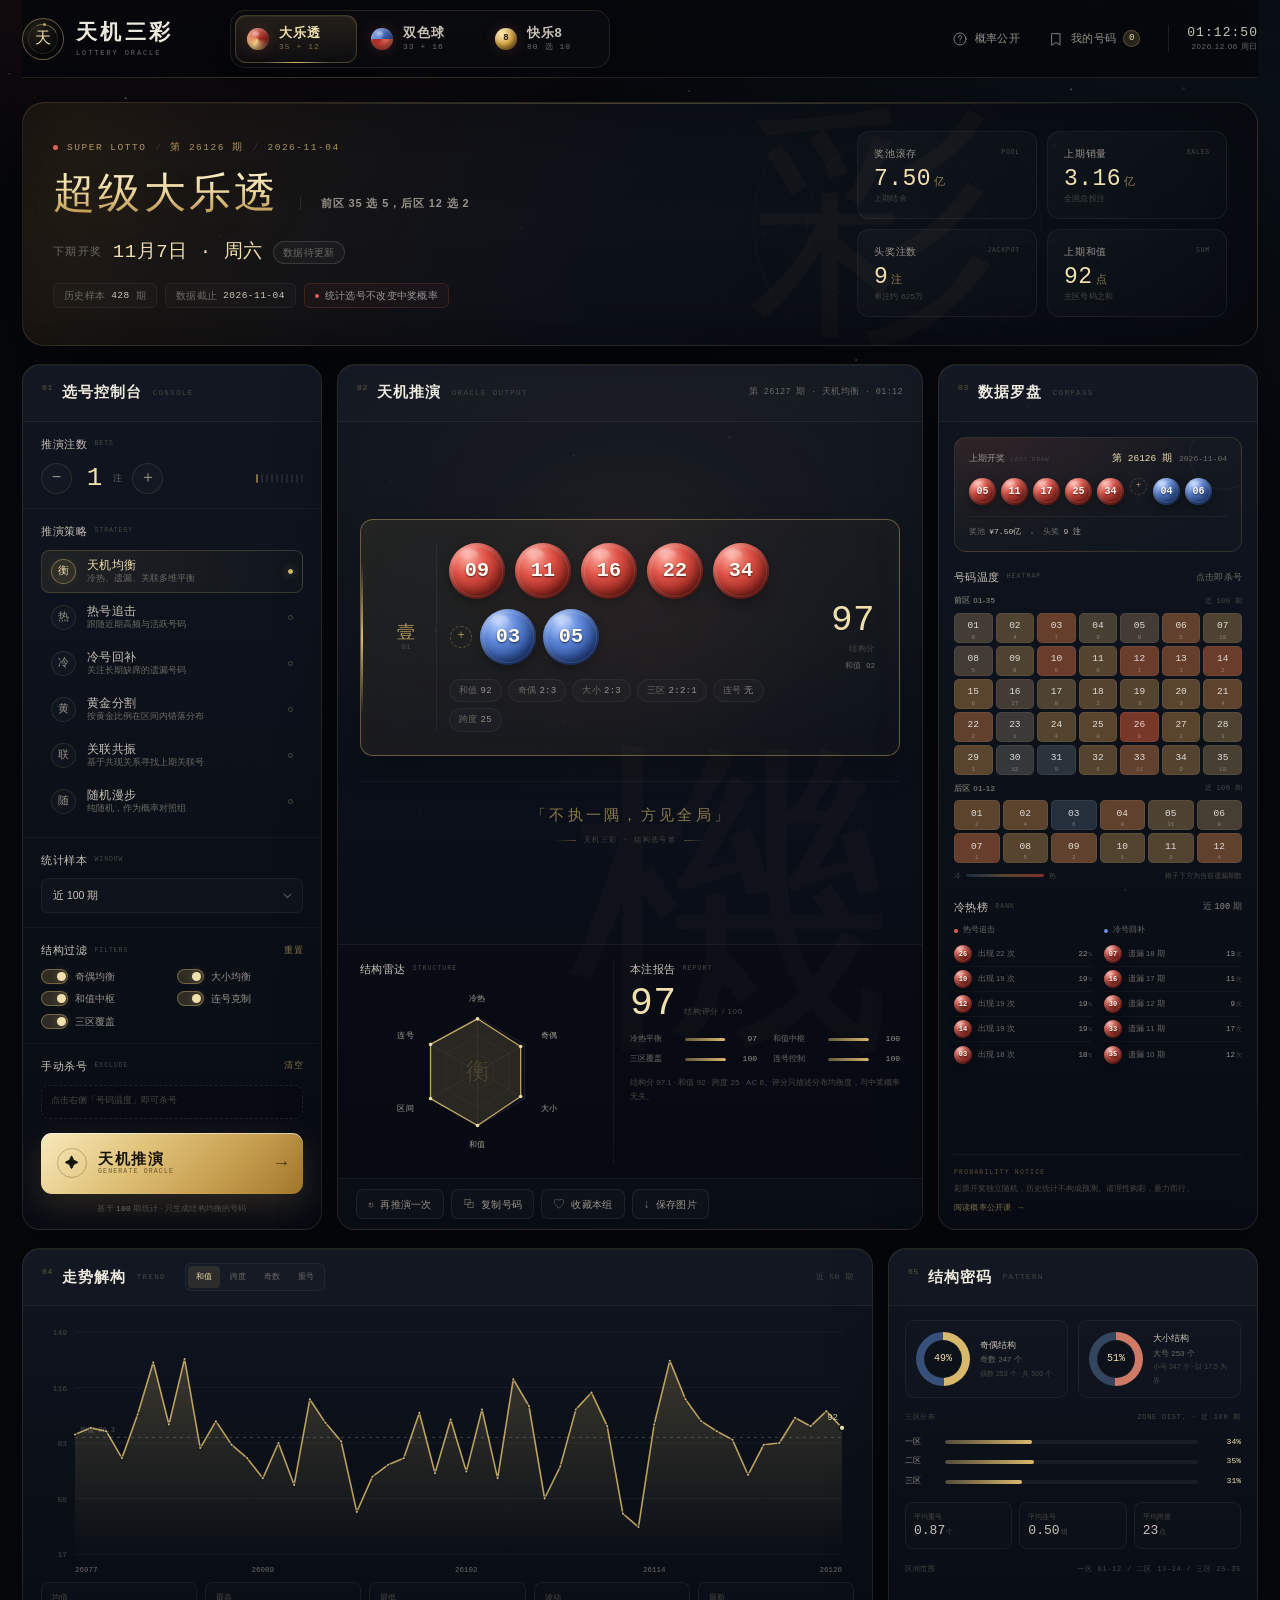
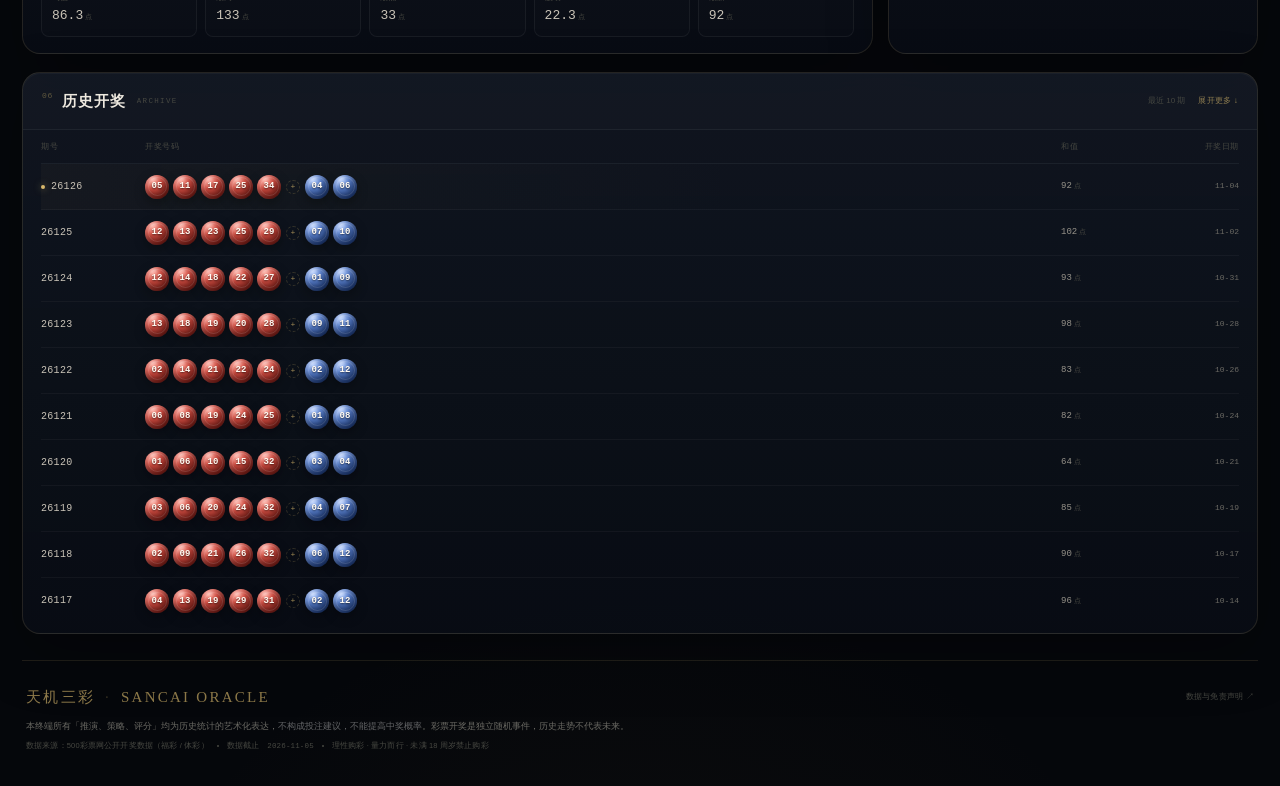
==== commit ecba0df4: "feat: 自动更新改用 500彩票网 XML，并同步最新数据 · index.html" ====
--- a/index.html
+++ b/index.html
@@ -319,7 +319,7 @@
           <button type="button" class="footer-link" id="btn-about">数据与免责声明 <span aria-hidden="true">↗</span></button>
         </div>
         <p class="footer-line">本终端所有「推演、策略、评分」均为历史统计的艺术化表达，<b>不构成投注建议，不能提高中奖概率</b>。彩票开奖是独立随机事件，历史走势不代表未来。</p>
-        <p class="footer-meta">数据来源：中国福利彩票发行管理中心官网 · 500彩票网 <i></i> 数据截止 <span id="footer-asof">--</span> <i></i> 理性购彩 · 量力而行 · 未满 18 周岁禁止购彩</p>
+        <p class="footer-meta">数据来源：500彩票网公开开奖数据（福彩 / 体彩） <i></i> 数据截止 <span id="footer-asof">--</span> <i></i> 理性购彩 · 量力而行 · 未满 18 周岁禁止购彩</p>
       </footer>
     </main>
   </div>
@@ -382,7 +382,7 @@
 
       <div class="modal-foot">
         <span>概率数字为公开规则计算值。</span>
-        <span>数据来源：中国福利彩票发行管理中心 · 500彩票网</span>
+        <span>数据来源：500彩票网公开开奖数据</span>
       </div>
     </div>
   </div>
@@ -405,7 +405,7 @@
             <li><b>双色球：</b><span id="about-ssq">300 期 · 2024-11-12 → 2026-11-05</span></li>
             <li><b>快乐8：</b><span id="about-kl8">400 期 · 2025-09-14 → 2026-11-05</span></li>
           </ul>
-          <p>大乐透来自 500彩票网公开历史开奖页；双色球、快乐8 来自中国福利彩票发行管理中心公开接口。数据为构建时快照，不会自动联网更新。</p>
+          <p>三种彩种均来自 500彩票网公开开奖 XML 与开奖页；奖池、销量、头奖信息取自对应开奖页。数据在构建/部署时写入：离线版为构建时快照，在线版由每日工作流自动重建。</p>
         </div>
         <div class="about-block">
           <h3>算法说明</h3>
